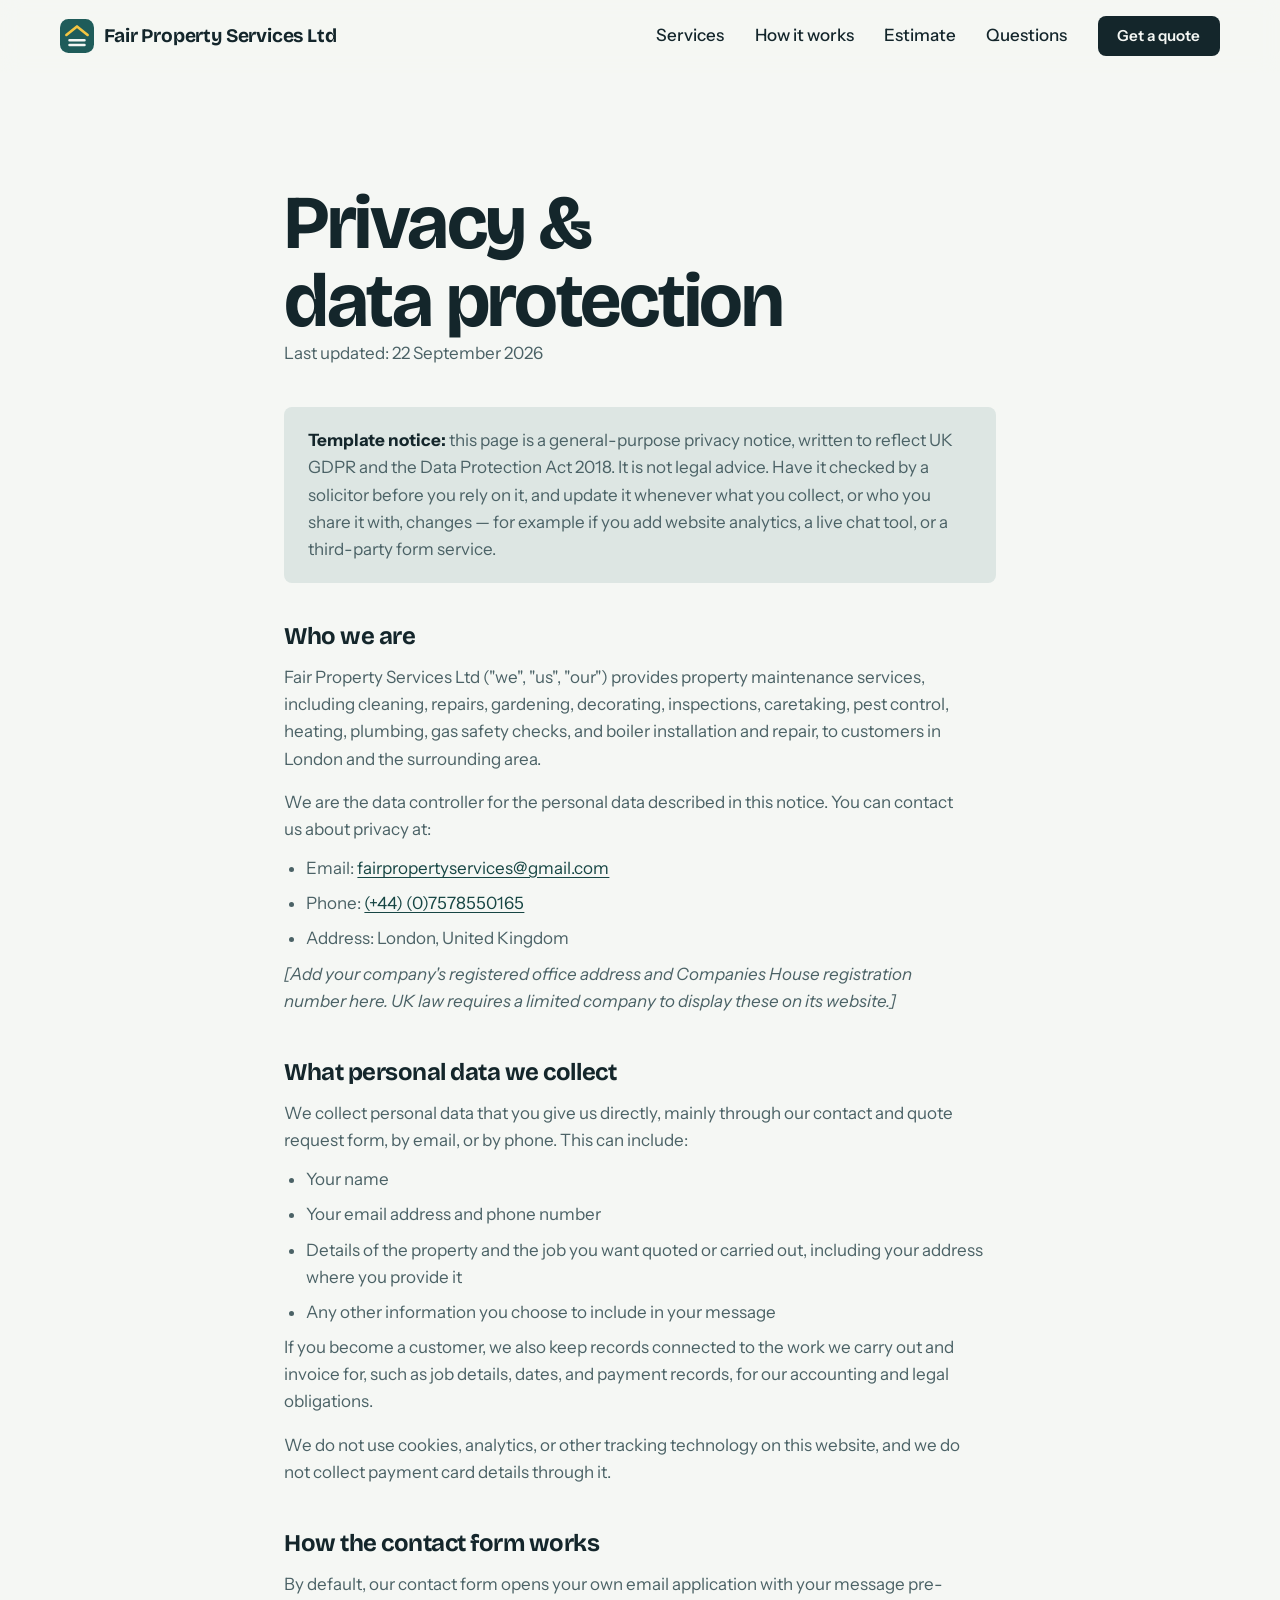
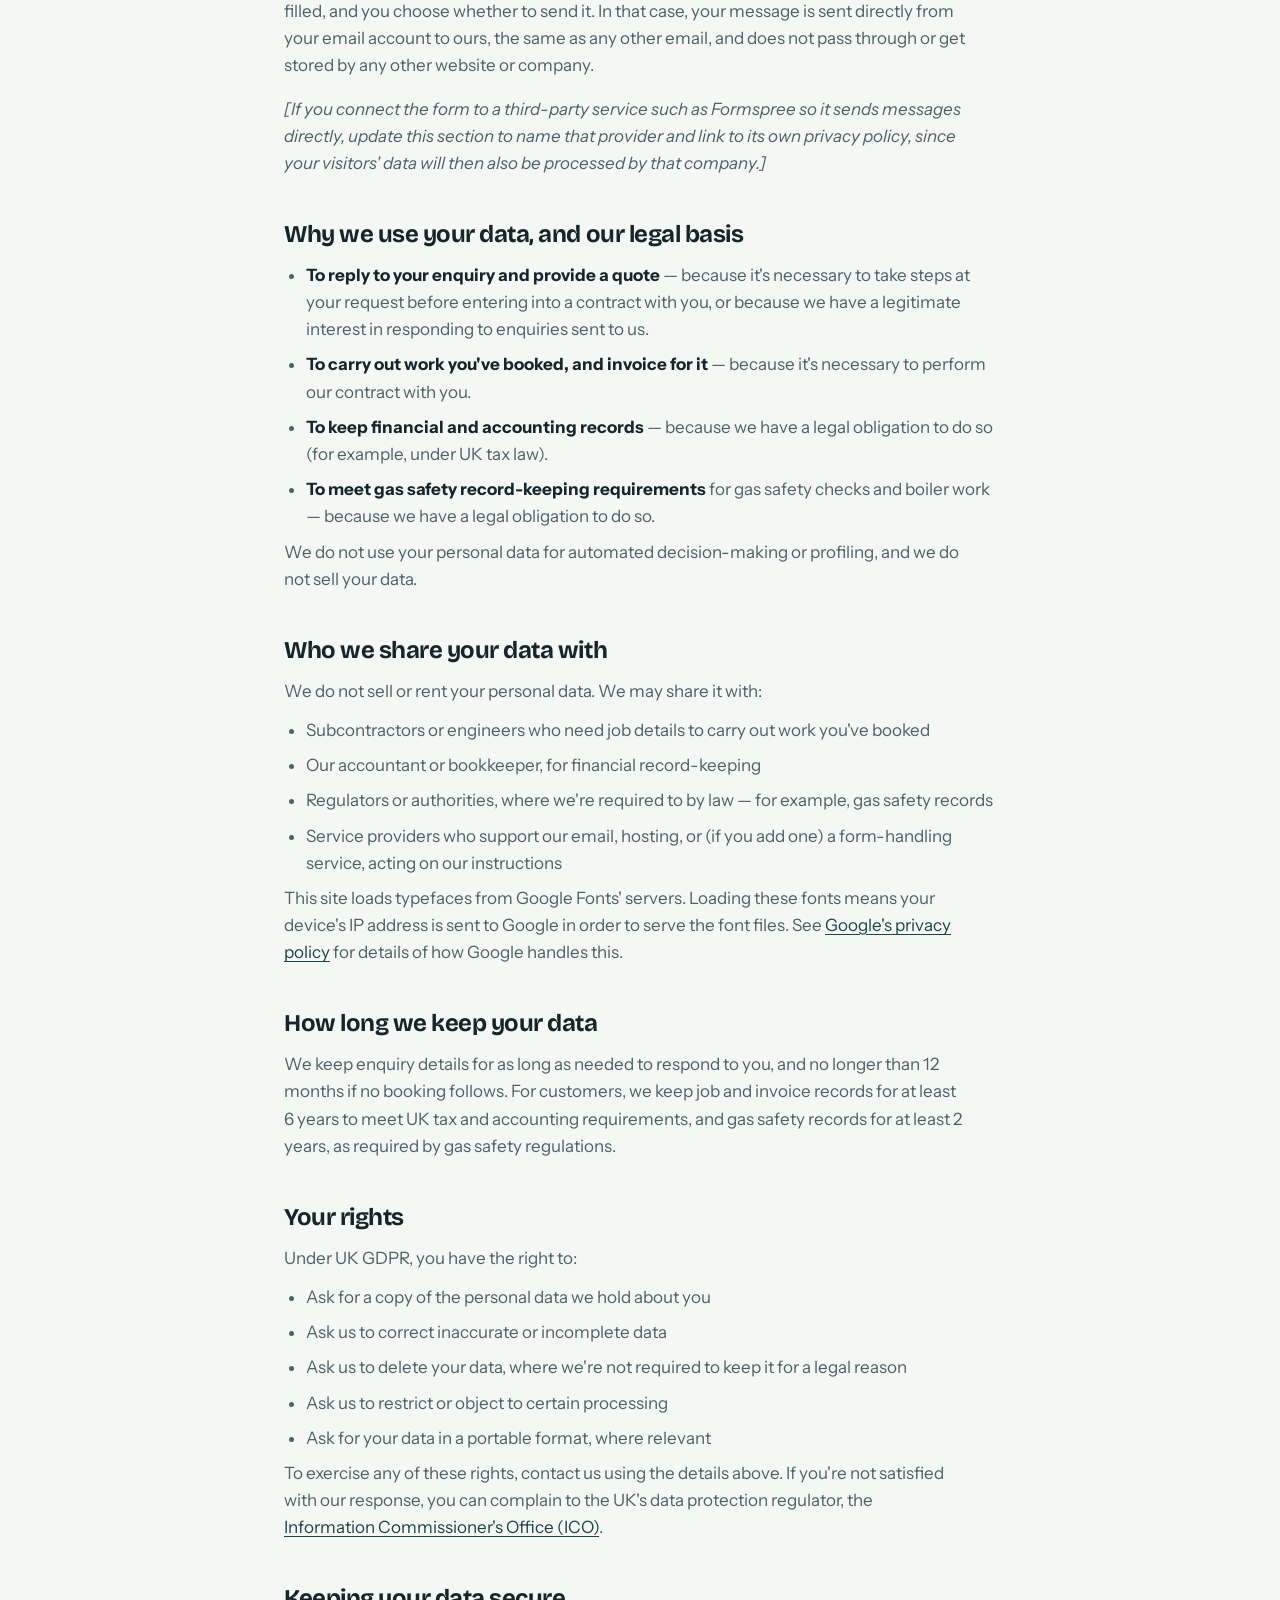
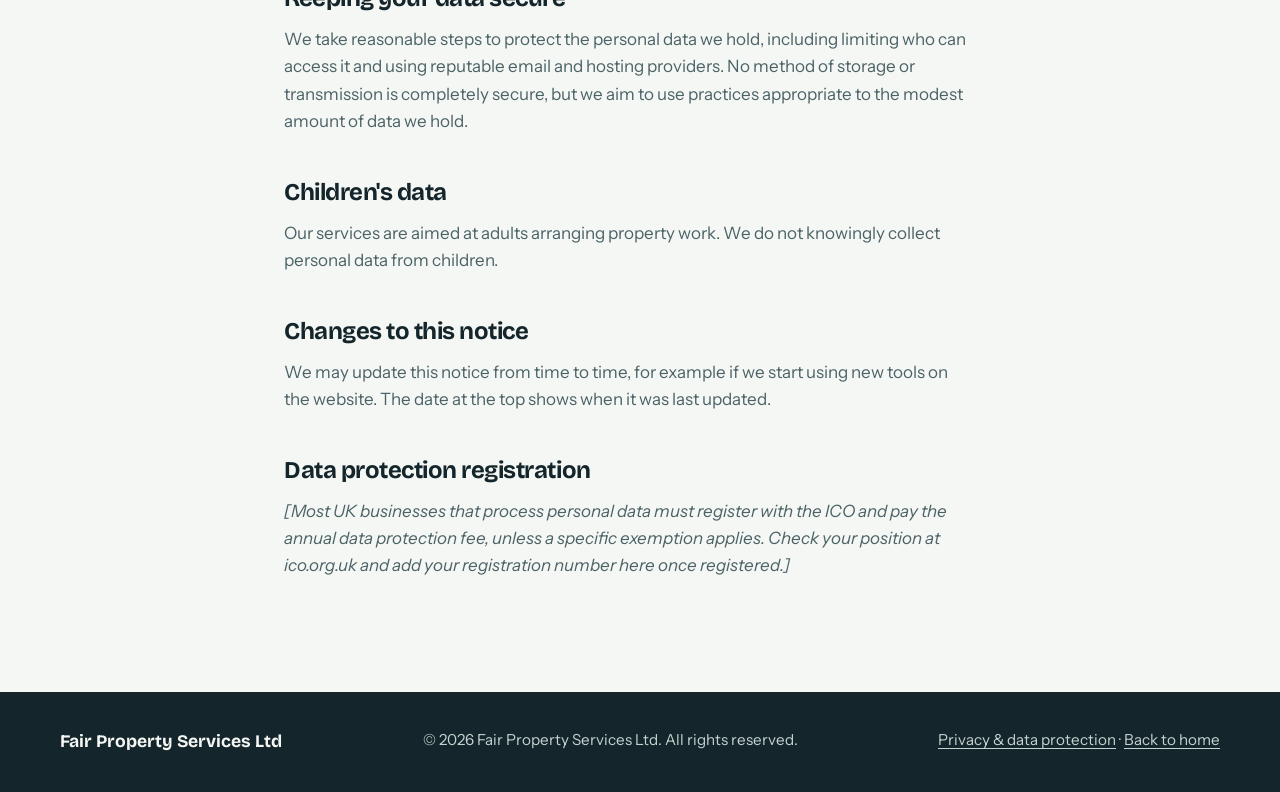
==== privacy.html @ 049fceba "Add files via upload" ====
<!DOCTYPE html>
<html lang="en">
<head>
  <meta charset="utf-8">
  <meta name="viewport" content="width=device-width, initial-scale=1">
  <title>Privacy &amp; Data Protection | Fair Property Services Ltd</title>
  <meta name="description" content="How Fair Property Services Ltd collects, uses and protects personal data, and your rights under UK GDPR and the Data Protection Act 2018.">
  <meta name="theme-color" content="#f5f7f4">
  <meta name="robots" content="noindex, follow">

  <link rel="icon" href="favicon.svg" type="image/svg+xml">

  <link rel="preconnect" href="https://fonts.googleapis.com">
  <link rel="preconnect" href="https://fonts.gstatic.com" crossorigin>
  <link rel="stylesheet" href="https://fonts.googleapis.com/css2?family=Bricolage+Grotesque:opsz,wght@12..96,500;600;700&family=IBM+Plex+Mono:wght@400;500&family=Instrument+Sans:wght@400;500;600&display=swap">
  <link rel="stylesheet" href="styles.css">

  <script>document.documentElement.classList.add('js');</script>
</head>
<body>
  <a class="skip-link" href="#main">Skip to content</a>

  <header class="site-header" id="top">
    <div class="wrap site-header__inner">
      <a class="brand" href="index.html" aria-label="Fair Property Services Ltd, home">
        <svg class="brand__mark" viewBox="0 0 32 32" width="34" height="34" aria-hidden="true">
          <rect width="32" height="32" rx="8" fill="#1F5C5A"/>
          <path d="M6 15 16 7l10 8" stroke="#F4C542" stroke-width="2.5" fill="none" stroke-linecap="round" stroke-linejoin="round"/>
          <path d="M9 20h14M9 24.5h14" stroke="#F5F7F4" stroke-width="2.5" stroke-linecap="round"/>
        </svg>
        <span>Fair Property Services Ltd</span>
      </a>

      <button class="nav-toggle" type="button" aria-expanded="false" aria-controls="site-nav">Menu</button>

      <nav class="nav" id="site-nav" aria-label="Main">
        <ul class="nav__list">
          <li><a href="index.html#services">Services</a></li>
          <li><a href="index.html#process">How it works</a></li>
          <li><a href="index.html#estimate">Estimate</a></li>
          <li><a href="index.html#questions">Questions</a></li>
          <li><a class="btn btn--small btn--primary" href="index.html#contact">Get a quote</a></li>
        </ul>
      </nav>
    </div>
  </header>

  <main id="main">
    <section class="section" aria-labelledby="privacy-title">
      <div class="wrap legal">
        <h1 id="privacy-title">Privacy &amp; data protection</h1>
        <p class="legal__updated">Last updated: 22 September 2026</p>

        <div class="legal__notice">
          <p><strong>Template notice:</strong> this page is a general-purpose privacy notice, written to reflect UK GDPR and the Data Protection Act 2018. It is not legal advice. Have it checked by a solicitor before you rely on it, and update it whenever what you collect, or who you share it with, changes — for example if you add website analytics, a live chat tool, or a third-party form service.</p>
        </div>

        <h2>Who we are</h2>
        <p>Fair Property Services Ltd ("we", "us", "our") provides property maintenance services, including cleaning, repairs, gardening, decorating, inspections, caretaking, pest control, heating, plumbing, gas safety checks, and boiler installation and repair, to customers in London and the surrounding area.</p>
        <p>We are the data controller for the personal data described in this notice. You can contact us about privacy at:</p>
        <ul>
          <li>Email: <a href="mailto:fairpropertyservices@gmail.com">fairpropertyservices@gmail.com</a></li>
          <li>Phone: <a href="tel:+447578550165">(+44) (0)7578550165</a></li>
          <li>Address: London, United Kingdom</li>
        </ul>
        <p><em>[Add your company's registered office address and Companies House registration number here. UK law requires a limited company to display these on its website.]</em></p>

        <h2>What personal data we collect</h2>
        <p>We collect personal data that you give us directly, mainly through our contact and quote request form, by email, or by phone. This can include:</p>
        <ul>
          <li>Your name</li>
          <li>Your email address and phone number</li>
          <li>Details of the property and the job you want quoted or carried out, including your address where you provide it</li>
          <li>Any other information you choose to include in your message</li>
        </ul>
        <p>If you become a customer, we also keep records connected to the work we carry out and invoice for, such as job details, dates, and payment records, for our accounting and legal obligations.</p>
        <p>We do not use cookies, analytics, or other tracking technology on this website, and we do not collect payment card details through it.</p>

        <h2>How the contact form works</h2>
        <p>By default, our contact form opens your own email application with your message pre-filled, and you choose whether to send it. In that case, your message is sent directly from your email account to ours, the same as any other email, and does not pass through or get stored by any other website or company.</p>
        <p><em>[If you connect the form to a third-party service such as Formspree so it sends messages directly, update this section to name that provider and link to its own privacy policy, since your visitors' data will then also be processed by that company.]</em></p>

        <h2>Why we use your data, and our legal basis</h2>
        <ul>
          <li><strong>To reply to your enquiry and provide a quote</strong> &mdash; because it's necessary to take steps at your request before entering into a contract with you, or because we have a legitimate interest in responding to enquiries sent to us.</li>
          <li><strong>To carry out work you've booked, and invoice for it</strong> &mdash; because it's necessary to perform our contract with you.</li>
          <li><strong>To keep financial and accounting records</strong> &mdash; because we have a legal obligation to do so (for example, under UK tax law).</li>
          <li><strong>To meet gas safety record-keeping requirements</strong> for gas safety checks and boiler work &mdash; because we have a legal obligation to do so.</li>
        </ul>
        <p>We do not use your personal data for automated decision-making or profiling, and we do not sell your data.</p>

        <h2>Who we share your data with</h2>
        <p>We do not sell or rent your personal data. We may share it with:</p>
        <ul>
          <li>Subcontractors or engineers who need job details to carry out work you've booked</li>
          <li>Our accountant or bookkeeper, for financial record-keeping</li>
          <li>Regulators or authorities, where we're required to by law &mdash; for example, gas safety records</li>
          <li>Service providers who support our email, hosting, or (if you add one) a form-handling service, acting on our instructions</li>
        </ul>
        <p>This site loads typefaces from Google Fonts' servers. Loading these fonts means your device's IP address is sent to Google in order to serve the font files. See <a href="https://policies.google.com/privacy" target="_blank" rel="noopener">Google's privacy policy</a> for details of how Google handles this.</p>

        <h2>How long we keep your data</h2>
        <p>We keep enquiry details for as long as needed to respond to you, and no longer than 12 months if no booking follows. For customers, we keep job and invoice records for at least 6 years to meet UK tax and accounting requirements, and gas safety records for at least 2 years, as required by gas safety regulations.</p>

        <h2>Your rights</h2>
        <p>Under UK GDPR, you have the right to:</p>
        <ul>
          <li>Ask for a copy of the personal data we hold about you</li>
          <li>Ask us to correct inaccurate or incomplete data</li>
          <li>Ask us to delete your data, where we're not required to keep it for a legal reason</li>
          <li>Ask us to restrict or object to certain processing</li>
          <li>Ask for your data in a portable format, where relevant</li>
        </ul>
        <p>To exercise any of these rights, contact us using the details above. If you're not satisfied with our response, you can complain to the UK's data protection regulator, the <a href="https://ico.org.uk/make-a-complaint/" target="_blank" rel="noopener">Information Commissioner's Office (ICO)</a>.</p>

        <h2>Keeping your data secure</h2>
        <p>We take reasonable steps to protect the personal data we hold, including limiting who can access it and using reputable email and hosting providers. No method of storage or transmission is completely secure, but we aim to use practices appropriate to the modest amount of data we hold.</p>

        <h2>Children's data</h2>
        <p>Our services are aimed at adults arranging property work. We do not knowingly collect personal data from children.</p>

        <h2>Changes to this notice</h2>
        <p>We may update this notice from time to time, for example if we start using new tools on the website. The date at the top shows when it was last updated.</p>

        <h2>Data protection registration</h2>
        <p><em>[Most UK businesses that process personal data must register with the ICO and pay the annual data protection fee, unless a specific exemption applies. Check your position at ico.org.uk and add your registration number here once registered.]</em></p>
      </div>
    </section>
  </main>

  <footer class="site-footer">
    <div class="wrap site-footer__inner">
      <p class="site-footer__brand">Fair Property Services Ltd</p>
      <p>&copy; <span id="year">2026</span> Fair Property Services Ltd. All rights reserved.</p>
      <p><a href="privacy.html">Privacy &amp; data protection</a> &middot; <a href="index.html">Back to home</a></p>
    </div>
  </footer>

  <script src="script.js" defer></script>
</body>
</html>
---- styles.css ----
/* ==========================================================================
   Fair Property Services Ltd
   Tokens, base, layout, components
   ========================================================================== */

:root {
  --ink: #14262b;
  --teal: #1f5c5a;
  --teal-dark: #174644;
  --chalk: #f5f7f4;
  --mist: #dde6e3;
  --signal: #f4c542;
  --paper: #fffdf8;
  --white: #ffffff;
  --muted: #4b6266;
  --line: #c4d2ce;
  --error: #b3261e;

  --font-display: "Bricolage Grotesque", "Segoe UI", system-ui, sans-serif;
  --font-body: "Instrument Sans", system-ui, -apple-system, "Segoe UI", Roboto, sans-serif;
  --font-receipt: "IBM Plex Mono", ui-monospace, "SFMono-Regular", Menlo, Consolas, monospace;

  --r-s: 8px;
  --r-l: 16px;

  --wrap: 1160px;
  --gutter: clamp(1.25rem, 4vw, 2.5rem);
  --header-h: 72px;
}

/* Base ------------------------------------------------------------------ */

*, *::before, *::after { box-sizing: border-box; }

html {
  scroll-behavior: smooth;
  scroll-padding-top: calc(var(--header-h) + 1rem);
  -webkit-text-size-adjust: 100%;
}

@media (prefers-reduced-motion: reduce) {
  html { scroll-behavior: auto; }
}

body {
  margin: 0;
  background: var(--chalk);
  color: var(--ink);
  font-family: var(--font-body);
  font-size: 1.0625rem;
  line-height: 1.6;
  -webkit-font-smoothing: antialiased;
}

h1, h2, h3, p, ul, ol, dl, dd, figure { margin: 0; }
ul, ol { padding: 0; list-style: none; }

h1, h2, h3 {
  font-family: var(--font-display);
  font-weight: 700;
  line-height: 1.1;
  letter-spacing: -0.02em;
  text-wrap: balance;
}

h1 { font-size: clamp(2.6rem, 6.2vw, 4.75rem); letter-spacing: -0.03em; line-height: 1.02; }
h2 { font-size: clamp(1.9rem, 3.8vw, 2.9rem); }
h3 { font-size: 1.25rem; letter-spacing: -0.01em; }

p { max-width: 62ch; }

a { color: inherit; text-underline-offset: 0.2em; }

img, svg { display: block; max-width: 100%; }

:focus-visible {
  outline: 3px solid var(--teal);
  outline-offset: 3px;
  border-radius: 4px;
}

.section--ink :focus-visible,
.site-footer :focus-visible {
  outline-color: var(--signal);
}

.wrap {
  width: 100%;
  max-width: calc(var(--wrap) + var(--gutter) * 2);
  margin-inline: auto;
  padding-inline: var(--gutter);
}

.skip-link {
  position: absolute;
  left: 1rem;
  top: -4rem;
  z-index: 100;
  padding: 0.7rem 1rem;
  background: var(--ink);
  color: var(--chalk);
  border-radius: var(--r-s);
  transition: top 0.15s;
}
.skip-link:focus { top: 1rem; }

/* Buttons --------------------------------------------------------------- */

.btn {
  display: inline-flex;
  align-items: center;
  justify-content: center;
  gap: 0.5rem;
  padding: 0.85rem 1.5rem;
  border: 2px solid transparent;
  border-radius: var(--r-s);
  font: 600 1rem/1.2 var(--font-body);
  text-decoration: none;
  cursor: pointer;
  transition: background-color 0.15s, color 0.15s, border-color 0.15s;
}

.btn--primary { background: var(--ink); color: var(--chalk); }
.btn--primary:hover { background: var(--teal); }

.btn--ghost { border-color: var(--ink); color: var(--ink); background: transparent; }
.btn--ghost:hover { background: var(--ink); color: var(--chalk); }

.btn--small { padding: 0.55rem 1.1rem; font-size: 0.95rem; }

/* Header ---------------------------------------------------------------- */

.site-header {
  position: sticky;
  top: 0;
  z-index: 50;
  background: rgba(245, 247, 244, 0.92);
  -webkit-backdrop-filter: saturate(1.4) blur(10px);
  backdrop-filter: saturate(1.4) blur(10px);
  border-bottom: 1px solid transparent;
  transition: border-color 0.2s;
}
.site-header.is-stuck { border-bottom-color: var(--line); }

.site-header__inner {
  display: flex;
  align-items: center;
  justify-content: space-between;
  gap: 1.5rem;
  min-height: var(--header-h);
}

.brand {
  display: inline-flex;
  align-items: center;
  gap: 0.65rem;
  font-family: var(--font-display);
  font-weight: 700;
  font-size: 1.2rem;
  letter-spacing: -0.01em;
  text-decoration: none;
}

.nav__list {
  display: flex;
  align-items: center;
  gap: 1.9rem;
}
.nav__list a:not(.btn) {
  font-weight: 500;
  text-decoration: none;
}
.nav__list a:not(.btn):hover { text-decoration: underline; }

.nav-toggle { display: none; }

@media (max-width: 859px) {
  .nav-toggle {
    display: inline-flex;
    padding: 0.55rem 1rem;
    border: 2px solid var(--ink);
    border-radius: var(--r-s);
    background: transparent;
    color: var(--ink);
    font: 600 0.95rem/1 var(--font-body);
    cursor: pointer;
  }

  .nav { margin-left: auto; }

  .js .nav {
    display: none;
    position: absolute;
    top: 100%;
    left: 0;
    right: 0;
    margin: 0;
    padding: 0.5rem var(--gutter) 1.5rem;
    background: var(--chalk);
    border-bottom: 1px solid var(--line);
  }
  .js .nav.is-open { display: block; }

  .js .nav__list {
    flex-direction: column;
    align-items: stretch;
    gap: 0;
  }
  .js .nav__list li { border-bottom: 1px solid var(--line); }
  .js .nav__list li:last-child { border-bottom: 0; padding-top: 1rem; }
  .js .nav__list a:not(.btn) { display: block; padding: 0.9rem 0; }
  .js .nav__list .btn { width: 100%; }

  /* Without JavaScript, let the nav wrap under the brand */
  html:not(.js) .site-header__inner { flex-wrap: wrap; padding-block: 0.75rem; }
  html:not(.js) .nav__list { flex-wrap: wrap; gap: 0.5rem 1.25rem; }
}

/* Sections -------------------------------------------------------------- */

.section { padding-block: clamp(4rem, 9vw, 7rem); }
.section--mist { background: var(--mist); }
.section--ink { background: var(--ink); color: var(--chalk); }

.section__head { margin-bottom: clamp(2rem, 5vw, 3.5rem); }
.section__head h2 { margin-bottom: 1rem; }
.section__head p { color: var(--muted); font-size: 1.125rem; }

/* Hero ------------------------------------------------------------------ */

.hero {
  overflow-x: clip;
  padding-block: clamp(2.5rem, 7vw, 5.5rem) clamp(4rem, 9vw, 7rem);
}

.hero__grid {
  display: grid;
  gap: 4rem;
  align-items: center;
}

@media (min-width: 900px) {
  .hero__grid { grid-template-columns: minmax(0, 1.15fr) minmax(0, 0.85fr); gap: 3rem; }
}

.hero__lead {
  margin-top: 1.5rem;
  font-size: clamp(1.1rem, 1.6vw, 1.3rem);
  color: var(--muted);
  max-width: 34em;
}

.hero__actions {
  display: flex;
  flex-wrap: wrap;
  gap: 0.75rem;
  margin-top: 2rem;
}

.hero__facts {
  display: flex;
  flex-wrap: wrap;
  gap: 0.6rem 1.75rem;
  margin-top: 2.5rem;
  font-weight: 500;
}
.hero__facts li {
  display: inline-flex;
  align-items: center;
  gap: 0.5rem;
}
.hero__facts li::before {
  content: "";
  width: 1.1em;
  height: 1.1em;
  flex: none;
  background: url("data:image/svg+xml,%3Csvg xmlns='http://www.w3.org/2000/svg' viewBox='0 0 20 20'%3E%3Ccircle cx='10' cy='10' r='10' fill='%231f5c5a'/%3E%3Cpath d='m5.5 10.5 3 3 6-6.5' fill='none' stroke='%23fff' stroke-width='2' stroke-linecap='round' stroke-linejoin='round'/%3E%3C/svg%3E") center / contain no-repeat;
}

/* Receipt (hero visual) ------------------------------------------------- */

.receipt-wrap {
  position: relative;
  isolation: isolate;
  width: 100%;
  max-width: 26rem;
  margin-inline: auto;
  padding-bottom: 1.5rem;
}

.receipt-wrap__block {
  position: absolute;
  z-index: -1;
  top: 2.25rem;
  left: 2rem;
  right: -1.25rem;
  bottom: 0;
  background: var(--signal);
  border-radius: var(--r-l);
}

.receipt {
  position: relative;
  padding: 1.6rem 1.5rem 1.5rem;
  background: var(--paper);
  border-radius: 4px 4px 0 0;
  font-family: var(--font-receipt);
  font-size: 0.875rem;
  line-height: 1.5;
  transform: rotate(-1.5deg);
  filter: drop-shadow(0 14px 22px rgba(20, 38, 43, 0.2));
}

/* Zig-zag torn edge */
.receipt::after {
  content: "";
  position: absolute;
  left: 0;
  right: 0;
  top: 100%;
  height: 8px;
  background: url("data:image/svg+xml,%3Csvg xmlns='http://www.w3.org/2000/svg' width='16' height='8'%3E%3Cpath d='M0 0h16L8 8z' fill='%23fffdf8'/%3E%3C/svg%3E") repeat-x left top;
}

.receipt__head {
  display: grid;
  gap: 0.15rem;
  padding-bottom: 1rem;
  margin-bottom: 0.5rem;
  border-bottom: 2px solid var(--ink);
}
.receipt__head strong {
  font-family: var(--font-display);
  font-size: 1.15rem;
  letter-spacing: -0.01em;
}
.receipt__head span { color: var(--muted); }

.receipt__row {
  display: flex;
  justify-content: space-between;
  gap: 1rem;
  max-width: none;
  padding: 0.5rem 0;
}
.receipt__lines .receipt__row { border-bottom: 1px dashed var(--line); }
.receipt__row span:last-child { white-space: nowrap; }

.receipt__total {
  margin-top: 0.5rem;
  padding-top: 0.9rem;
  font-size: 1.15rem;
  font-weight: 500;
}
.receipt__total span:last-child {
  background: linear-gradient(transparent 55%, var(--signal) 55%);
  padding-inline: 0.25rem;
  margin-right: -0.25rem;
}

.receipt-wrap__caption {
  position: relative;
  margin-top: 1.75rem;
  padding-left: 0.25rem;
  font-size: 0.9rem;
  color: var(--ink);
  max-width: 22rem;
}

/* The one page-load moment: invoice lines print in one by one */
@keyframes print-line {
  from { opacity: 0; transform: translateY(-8px); }
  to   { opacity: 1; transform: none; }
}

@media (prefers-reduced-motion: no-preference) {
  .receipt__row {
    animation: print-line 0.45s cubic-bezier(0.2, 0.7, 0.3, 1) both;
    animation-delay: calc(0.35s + var(--i, 0) * 0.16s);
  }
}

/* Services -------------------------------------------------------------- */

.services {
  display: grid;
  column-gap: clamp(2rem, 6vw, 5rem);
}

@media (min-width: 800px) {
  .services { grid-template-columns: 1fr 1fr; }
}

.service {
  display: flex;
  justify-content: space-between;
  align-items: flex-start;
  gap: 1.5rem;
  padding-block: 1.75rem;
  border-top: 2px solid var(--ink);
}

.service__text h3 { margin-bottom: 0.5rem; }
.service__text p { color: var(--muted); }

.service__price {
  flex: none;
  text-align: right;
  font-size: 0.9rem;
  color: var(--muted);
  line-height: 1.35;
}
.service__price strong {
  display: block;
  font-family: var(--font-display);
  font-size: 1.15rem;
  color: var(--ink);
}

@media (max-width: 480px) {
  .service { flex-direction: column; gap: 0.75rem; }
  .service__price { text-align: left; }
  .service__price strong { display: inline; margin-right: 0.25rem; }
}

/* Steps ----------------------------------------------------------------- */

.steps {
  display: grid;
  gap: 2rem;
  counter-reset: step;
}

@media (min-width: 640px)  { .steps { grid-template-columns: repeat(2, 1fr); } }
@media (min-width: 1000px) { .steps { grid-template-columns: repeat(4, 1fr); gap: 2.5rem; } }

.step { counter-increment: step; }

.step::before {
  content: counter(step);
  display: block;
  margin-bottom: 1rem;
  font-family: var(--font-display);
  font-weight: 700;
  font-size: 3.5rem;
  line-height: 1;
  color: var(--teal);
}

.step h3 { margin-bottom: 0.5rem; }
.step p { color: var(--muted); }

/* Promises -------------------------------------------------------------- */

.promises { display: grid; gap: 3rem; }

@media (min-width: 900px) {
  .promises { grid-template-columns: minmax(0, 0.8fr) minmax(0, 1.4fr); gap: 5rem; }
}

.promises__list {
  display: grid;
  gap: 2.25rem 2.5rem;
}
@media (min-width: 640px) {
  .promises__list { grid-template-columns: 1fr 1fr; }
}

.promises__list li {
  padding-top: 1.1rem;
  border-top: 3px solid var(--signal);
}
.promises__list h3 { margin-bottom: 0.5rem; }
.promises__list p { color: #c5d3cf; }

/* Estimator ------------------------------------------------------------- */

.estimate {
  display: grid;
  gap: 2.5rem;
  align-items: start;
}
@media (min-width: 900px) {
  .estimate { grid-template-columns: minmax(0, 1fr) minmax(0, 1fr); gap: 5rem; }
}

.estimate__intro h2 { margin-bottom: 1rem; }
.estimate__intro p { color: var(--muted); font-size: 1.125rem; }

.estimator {
  display: grid;
  gap: 1.5rem;
  padding: clamp(1.5rem, 4vw, 2.25rem);
  background: var(--white);
  border: 2px solid var(--ink);
  border-radius: var(--r-l);
}

.estimator__result {
  padding: 1.25rem 1.4rem;
  background: var(--chalk);
  border-left: 6px solid var(--signal);
  border-radius: 0 var(--r-s) var(--r-s) 0;
}
.estimator__label { font-size: 0.95rem; color: var(--muted); }
.estimator__price {
  margin-block: 0.15rem 0.35rem;
  font-family: var(--font-display);
  font-weight: 700;
  font-size: clamp(1.9rem, 4vw, 2.5rem);
  line-height: 1.1;
  letter-spacing: -0.02em;
}
.estimator__note { font-size: 0.95rem; color: var(--muted); }

/* Forms ----------------------------------------------------------------- */

.field { display: grid; gap: 0.4rem; }
.field-row { display: grid; gap: 1.25rem; }
@media (min-width: 560px) { .field-row { grid-template-columns: 1fr 1fr; } }

label { font-weight: 600; font-size: 0.975rem; }
label output { font-weight: 500; color: var(--teal); }
.optional { font-weight: 400; color: var(--muted); }

input, select, textarea {
  width: 100%;
  padding: 0.75rem 0.9rem;
  border: 1.5px solid #8ea19d;
  border-radius: var(--r-s);
  background: var(--white);
  color: var(--ink);
  font: inherit;
}
textarea { resize: vertical; min-height: 8rem; }
input::placeholder, textarea::placeholder { color: #6d8480; }

input:focus-visible, select:focus-visible, textarea:focus-visible {
  outline: 3px solid var(--teal);
  outline-offset: 1px;
  border-color: var(--teal);
}
input:user-invalid, select:user-invalid, textarea:user-invalid { border-color: var(--error); }

input[type="range"] {
  padding: 0;
  height: 2rem;
  border: 0;
  background: transparent;
  accent-color: var(--teal);
  cursor: pointer;
}

.hp {
  position: absolute;
  left: -9999px;
  width: 1px;
  height: 1px;
  overflow: hidden;
}

/* FAQ ------------------------------------------------------------------- */

.faq { display: grid; gap: 2.5rem; }
@media (min-width: 900px) {
  .faq { grid-template-columns: minmax(0, 0.8fr) minmax(0, 1.4fr); gap: 5rem; }
}

.faq__list details { border-top: 2px solid var(--ink); }
.faq__list details:last-child { border-bottom: 2px solid var(--ink); }

.faq__list summary {
  display: flex;
  justify-content: space-between;
  align-items: center;
  gap: 1rem;
  padding: 1.25rem 0;
  font-family: var(--font-display);
  font-weight: 600;
  font-size: 1.2rem;
  letter-spacing: -0.01em;
  cursor: pointer;
  list-style: none;
}
.faq__list summary::-webkit-details-marker { display: none; }
.faq__list summary::after {
  content: "+";
  flex: none;
  width: 1.75rem;
  height: 1.75rem;
  display: grid;
  place-items: center;
  border-radius: 50%;
  background: var(--ink);
  color: var(--chalk);
  font: 500 1.2rem/1 var(--font-body);
}
.faq__list details[open] summary::after { content: "\2212"; }
.faq__list details p { padding-bottom: 1.4rem; color: var(--muted); }

/* Contact --------------------------------------------------------------- */

.contact { display: grid; gap: 3rem; align-items: start; }
@media (min-width: 900px) {
  .contact { grid-template-columns: minmax(0, 0.9fr) minmax(0, 1.1fr); gap: 5rem; }
}

.contact__info h2 { margin-bottom: 1rem; }
.contact__info > p { color: var(--muted); font-size: 1.125rem; }

.contact__details {
  display: grid;
  gap: 1.25rem;
  margin-top: 2.25rem;
}
.contact__details div {
  padding-top: 1rem;
  border-top: 1px solid var(--line);
}
.contact__details dt {
  font-size: 0.95rem;
  font-weight: 600;
  color: var(--muted);
}
.contact__details dd { font-size: 1.15rem; }
.contact__details a { text-decoration-thickness: 2px; text-decoration-color: var(--signal); }
.contact__details a:hover { text-decoration-color: var(--teal); }

.form {
  display: grid;
  gap: 1.25rem;
  padding: clamp(1.5rem, 4vw, 2.25rem);
  background: var(--white);
  border: 2px solid var(--ink);
  border-radius: var(--r-l);
}
.form .btn { justify-self: start; }

.form__status { font-weight: 500; min-height: 1.5em; }
.form__status[data-state="success"] { color: var(--teal-dark); }
.form__status[data-state="error"] { color: var(--error); }

/* Legal pages ------------------------------------------------------------ */

.legal {
  max-width: 72ch;
}
.legal__updated {
  color: var(--muted);
  margin-bottom: 2.5rem;
}
.legal__notice {
  background: var(--mist);
  border-radius: var(--r-s);
  padding: 1.25rem 1.5rem;
  margin-bottom: 2.5rem;
  max-width: none;
}
.legal__notice p { max-width: none; }
.legal h2 {
  font-size: 1.5rem;
  margin-top: 2.75rem;
  margin-bottom: 0.9rem;
}
.legal h2:first-of-type { margin-top: 0; }
.legal p, .legal li { color: var(--muted); }
.legal p + p { margin-top: 1rem; }
.legal ul, .legal ol { list-style: disc; padding-left: 1.4rem; margin-top: 0.75rem; }
.legal ul { list-style-type: disc; }
.legal li { max-width: none; margin-bottom: 0.5rem; }
.legal a { color: var(--teal-dark); text-decoration: underline; }
.legal strong { color: var(--ink); }

/* Footer ---------------------------------------------------------------- */

.site-footer {
  padding-block: 2.25rem;
  background: var(--ink);
  color: #c5d3cf;
  font-size: 0.95rem;
}
.site-footer__inner {
  display: flex;
  flex-wrap: wrap;
  justify-content: space-between;
  gap: 0.75rem 2rem;
}
.site-footer__brand {
  font-family: var(--font-display);
  font-weight: 700;
  font-size: 1.1rem;
  color: var(--chalk);
}
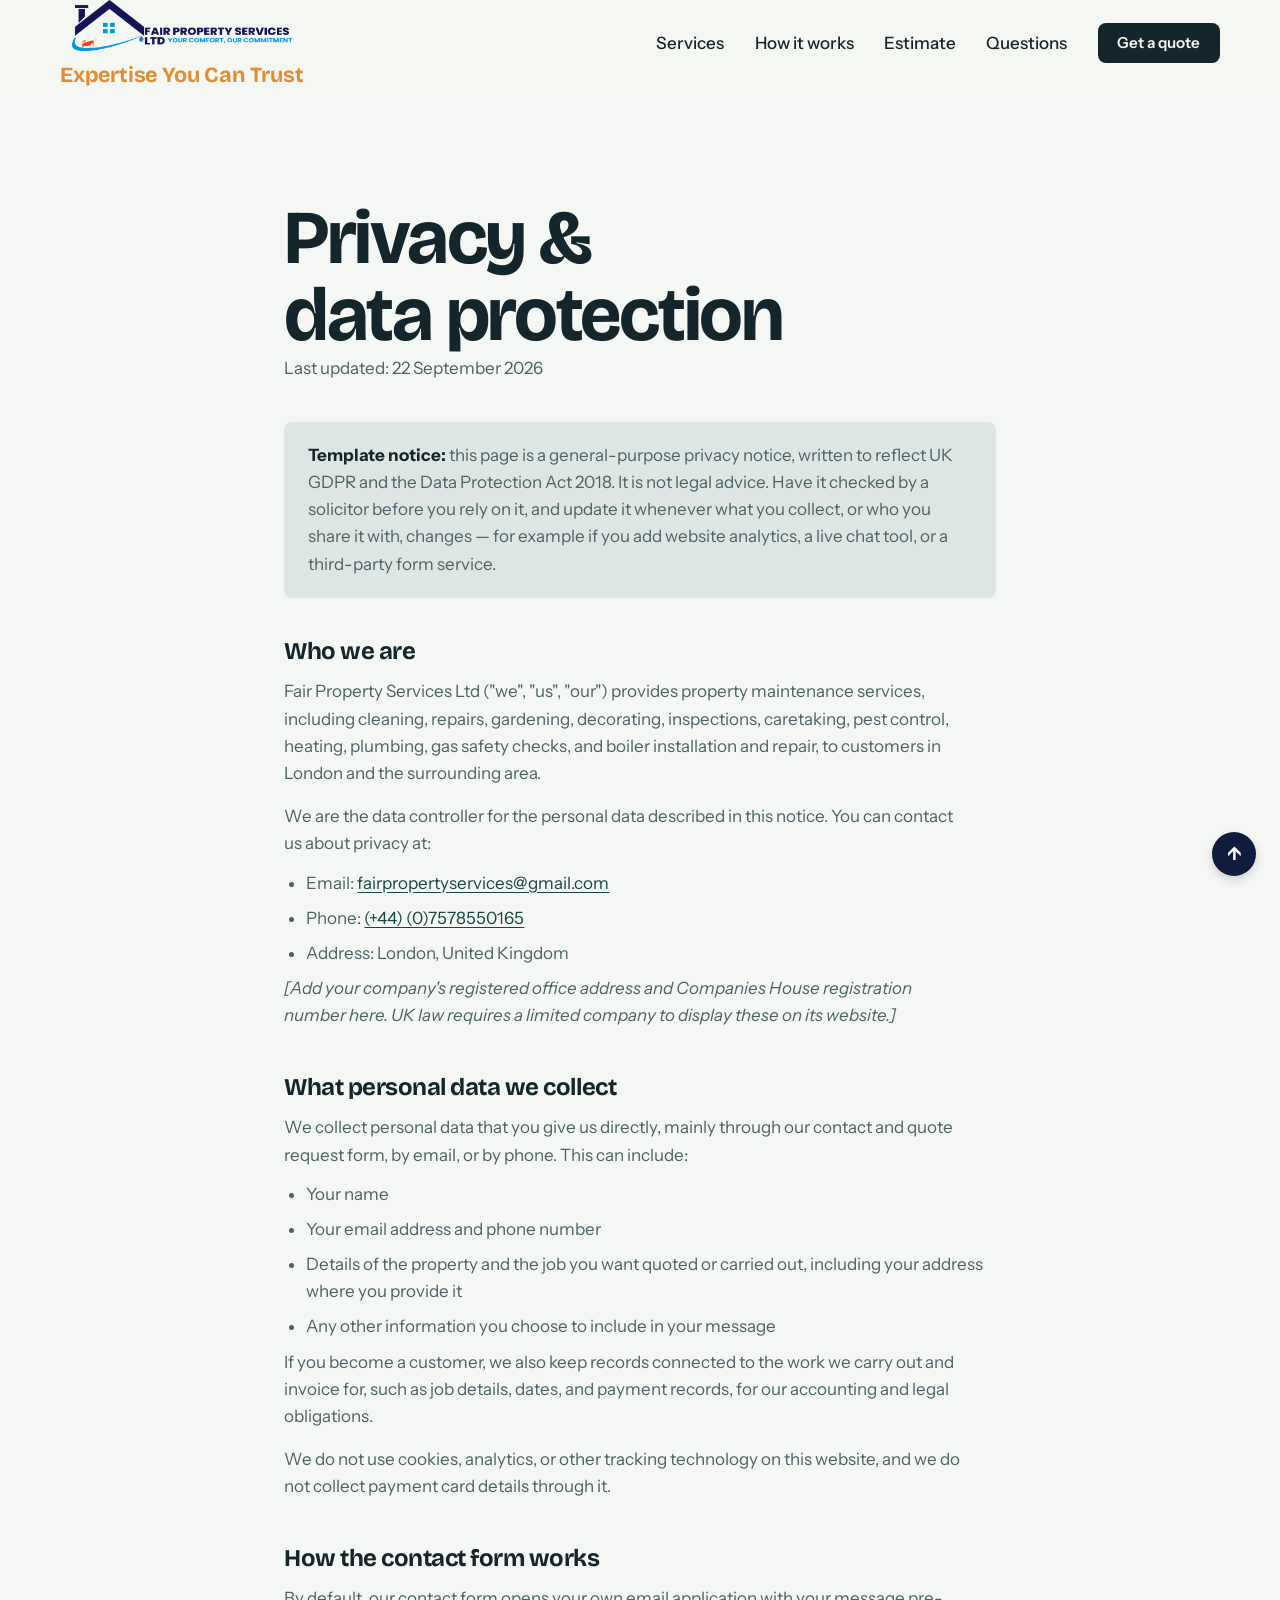
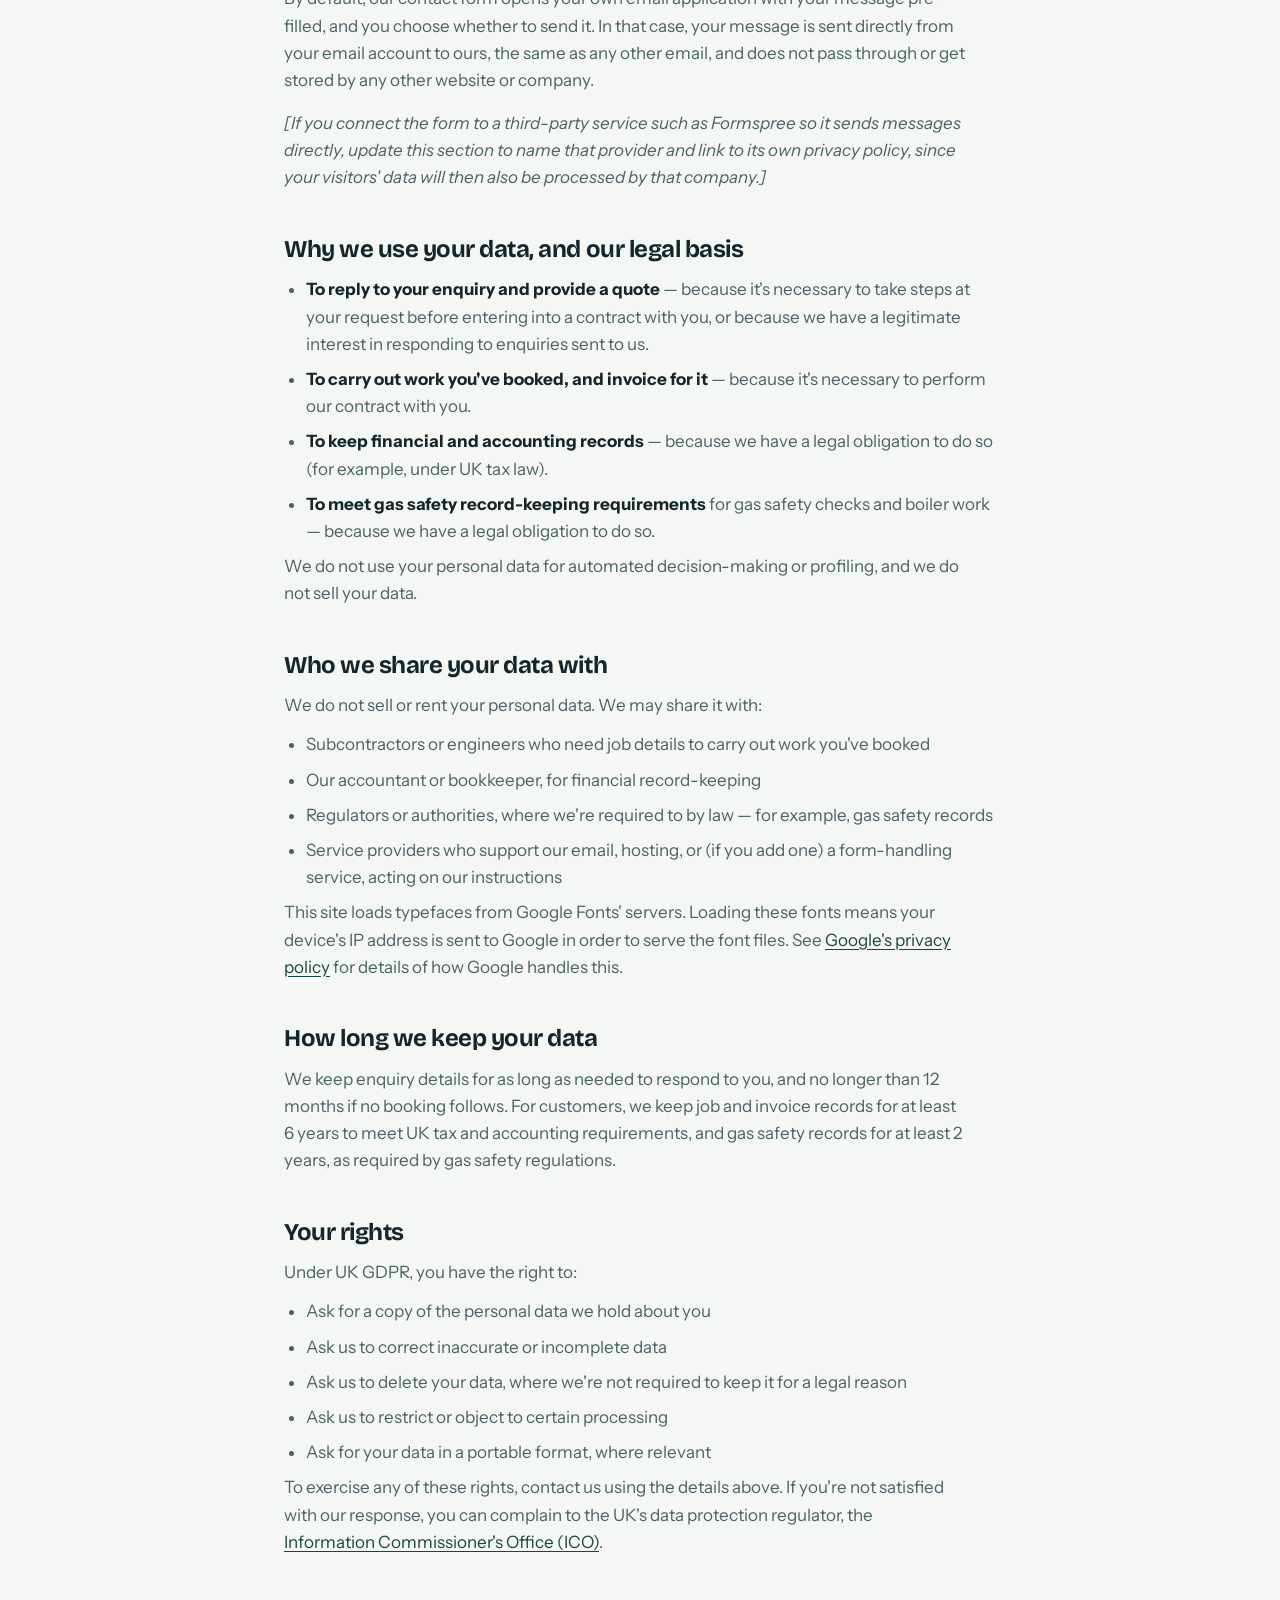
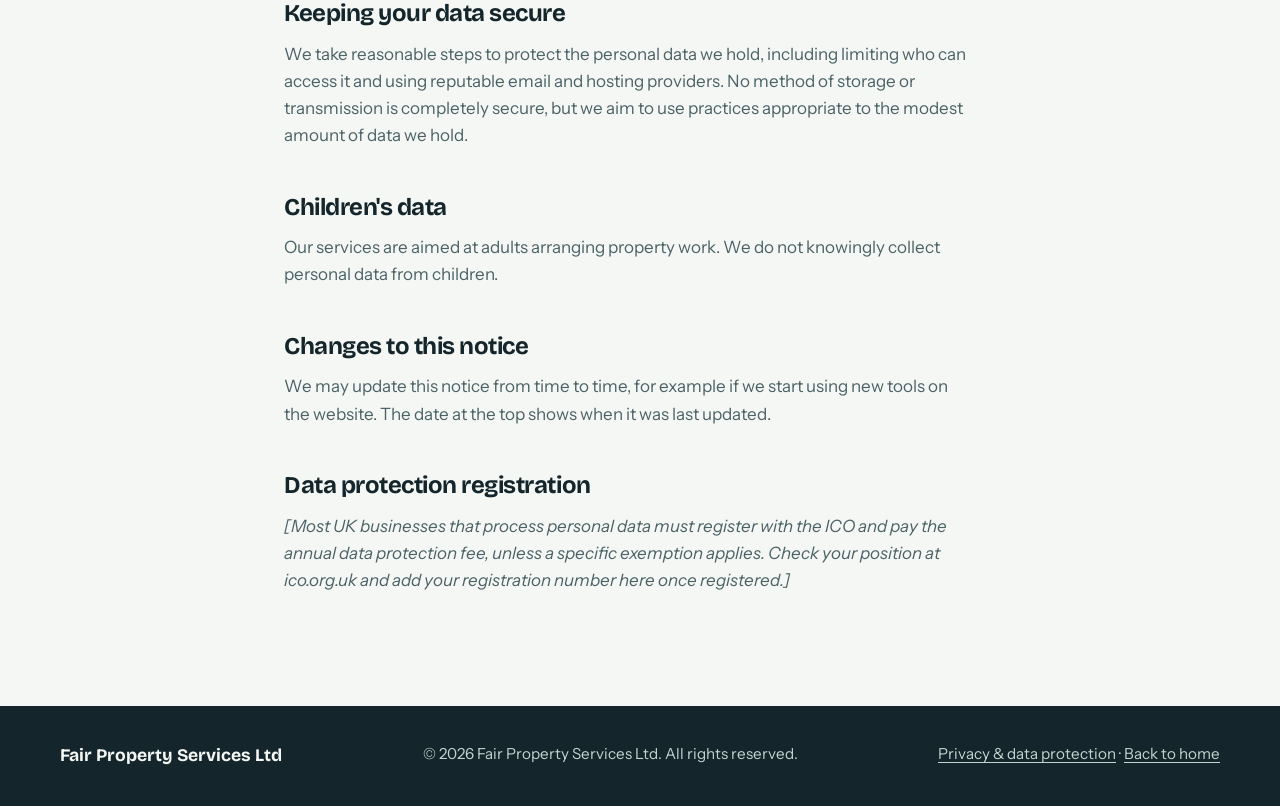
==== commit 8be397d4: "Add files via upload" ====
--- a/privacy.html
+++ b/privacy.html
@@ -22,14 +22,10 @@
 
   <header class="site-header" id="top">
     <div class="wrap site-header__inner">
-      <a class="brand" href="index.html" aria-label="Fair Property Services Ltd, home">
-        <svg class="brand__mark" viewBox="0 0 32 32" width="34" height="34" aria-hidden="true">
-          <rect width="32" height="32" rx="8" fill="#1F5C5A"/>
-          <path d="M6 15 16 7l10 8" stroke="#F4C542" stroke-width="2.5" fill="none" stroke-linecap="round" stroke-linejoin="round"/>
-          <path d="M9 20h14M9 24.5h14" stroke="#F5F7F4" stroke-width="2.5" stroke-linecap="round"/>
-        </svg>
-        <span>Fair Property Services Ltd</span>
-      </a>
+      <a class="brand" href="index.html#top" aria-label="Fair Property Services Ltd, home">
+  <img src="logo.png" alt="Fair Property Service LTD Logo" class="brand__mark">
+  <span class="brand__slogan">Expertise You Can Trust</span>
+</a>
 
       <button class="nav-toggle" type="button" aria-expanded="false" aria-controls="site-nav">Menu</button>
 
@@ -137,5 +133,6 @@
   </footer>
 
   <script src="script.js" defer></script>
+<a href="#top" class="back-to-top" aria-label="Back to top">↑</a>
 </body>
 </html>
--- a/styles.css
+++ b/styles.css
@@ -691,3 +691,76 @@
   font-size: 1.1rem;
   color: var(--chalk);
 }
+
+/* Increase header logo size and maintain proportions */
+.brand {
+  display: flex;
+  align-items: center;
+  gap: 12px;
+}
+
+.brand {
+  display: flex !important;
+  align-items: center !important;
+  gap: 14px !important;
+}
+
+/* Ensure the brand container aligns items side-by-side */
+.brand {
+  display: flex !important;
+  align-items: center !important;
+  gap: 16px !important;
+}
+
+
+/* Align logo and slogan centered in header */
+.brand {
+  display: inline-flex !important;
+  flex-direction: column !important;
+  align-items: center !important;
+  justify-content: center !important;
+  text-decoration: none !important;
+}
+
+/* Clear logo image layout */
+.brand__mark {
+  width: 220px !important;
+  height: auto !important;
+  max-width: none !important;
+  max-height: none !important;
+  object-fit: contain !important;
+}
+
+/* Slogan underneath */
+.brand__slogan {
+  font-weight: 700 !important;
+  font-size: 1.35rem !important;   /* Increased font size further */
+  color: #e38d32 !important;      /* Warm gold color */
+  margin-top: -2px !important;    /* Negative top margin pulls it closer to the logo */
+  line-height: 1 !important;
+  white-space: nowrap !important;
+}
+
+/* Floating Back to Top Button */
+.back-to-top {
+  position: fixed;
+  bottom: 24px;
+  right: 24px;
+  width: 44px;
+  height: 44px;
+  background-color: #0f1c3f;
+  color: #ffffff;
+  border-radius: 50%;
+  display: flex;
+  align-items: center;
+  justify-content: center;
+  text-decoration: none;
+  font-weight: bold;
+  font-size: 18px;
+  box-shadow: 0 4px 10px rgba(0, 0, 0, 0.15);
+  z-index: 1000;
+}
+
+.back-to-top:hover {
+  background-color: #e38d32;
+}
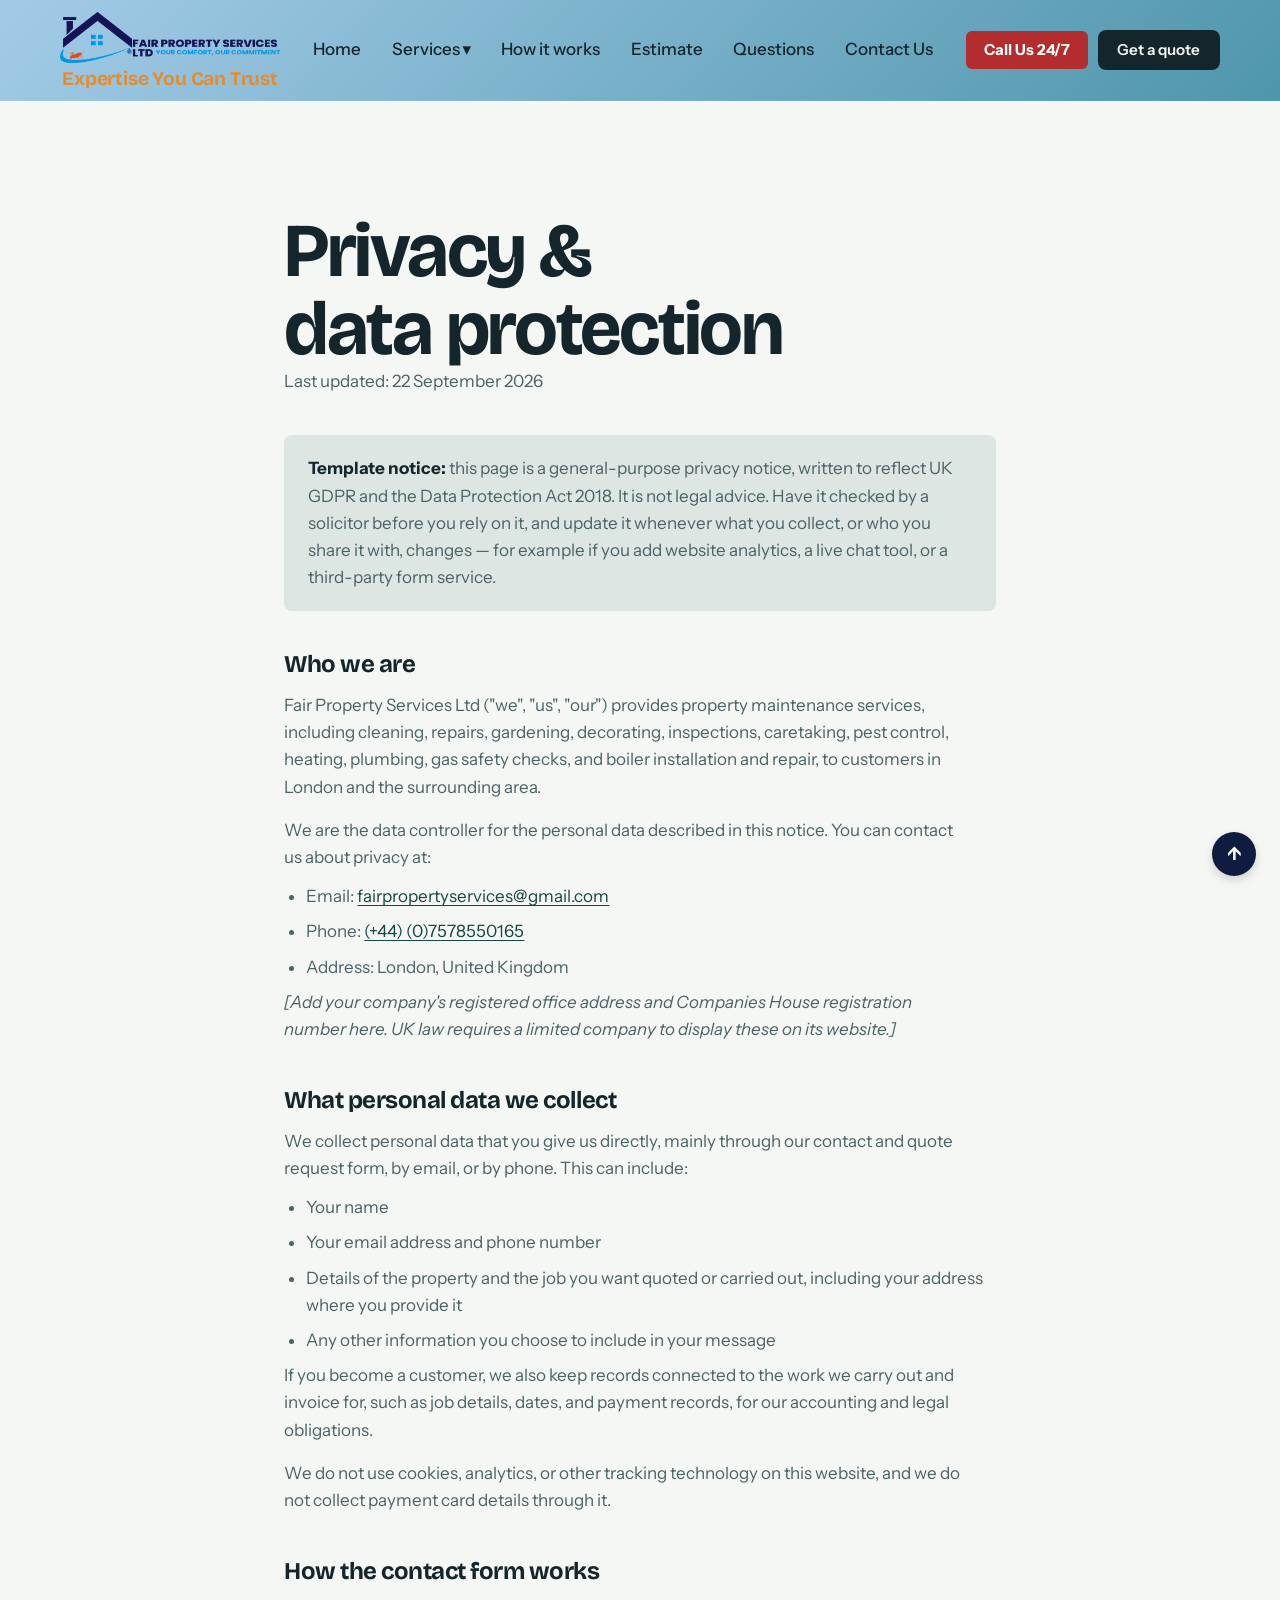
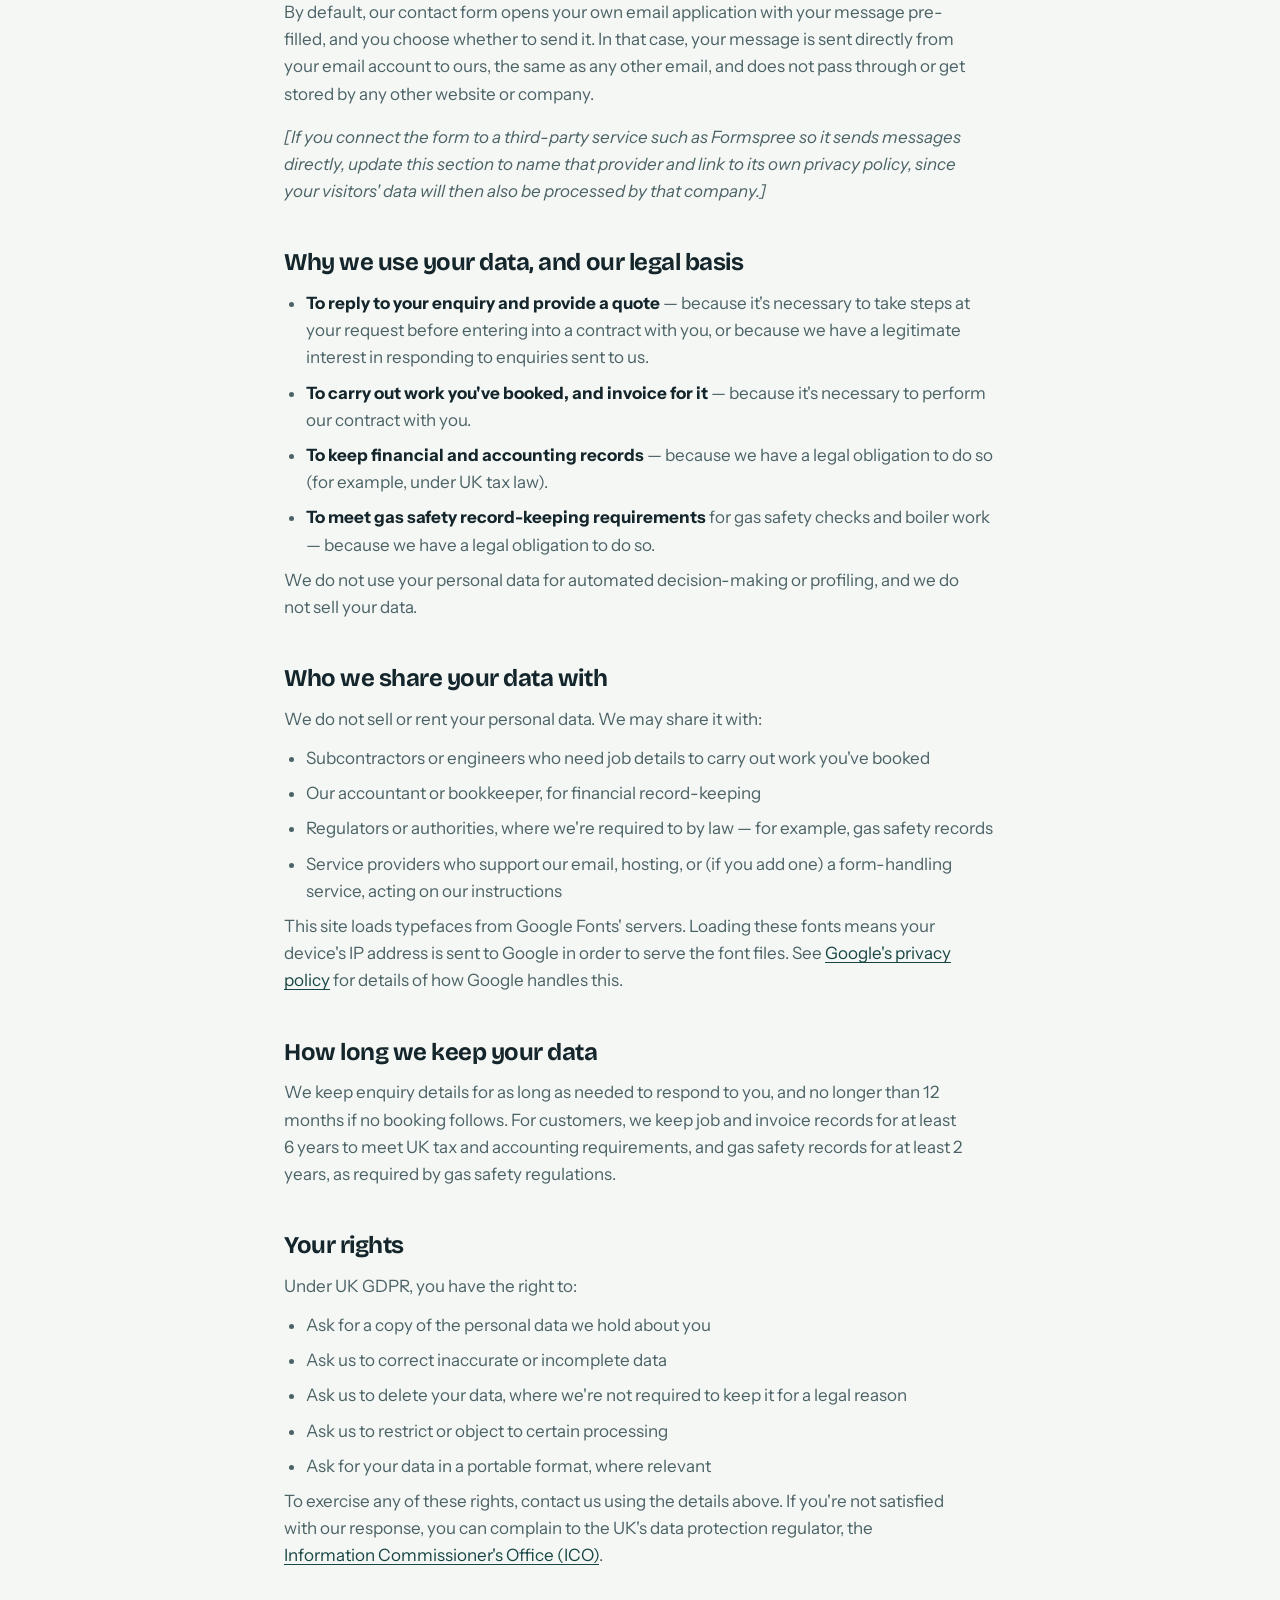
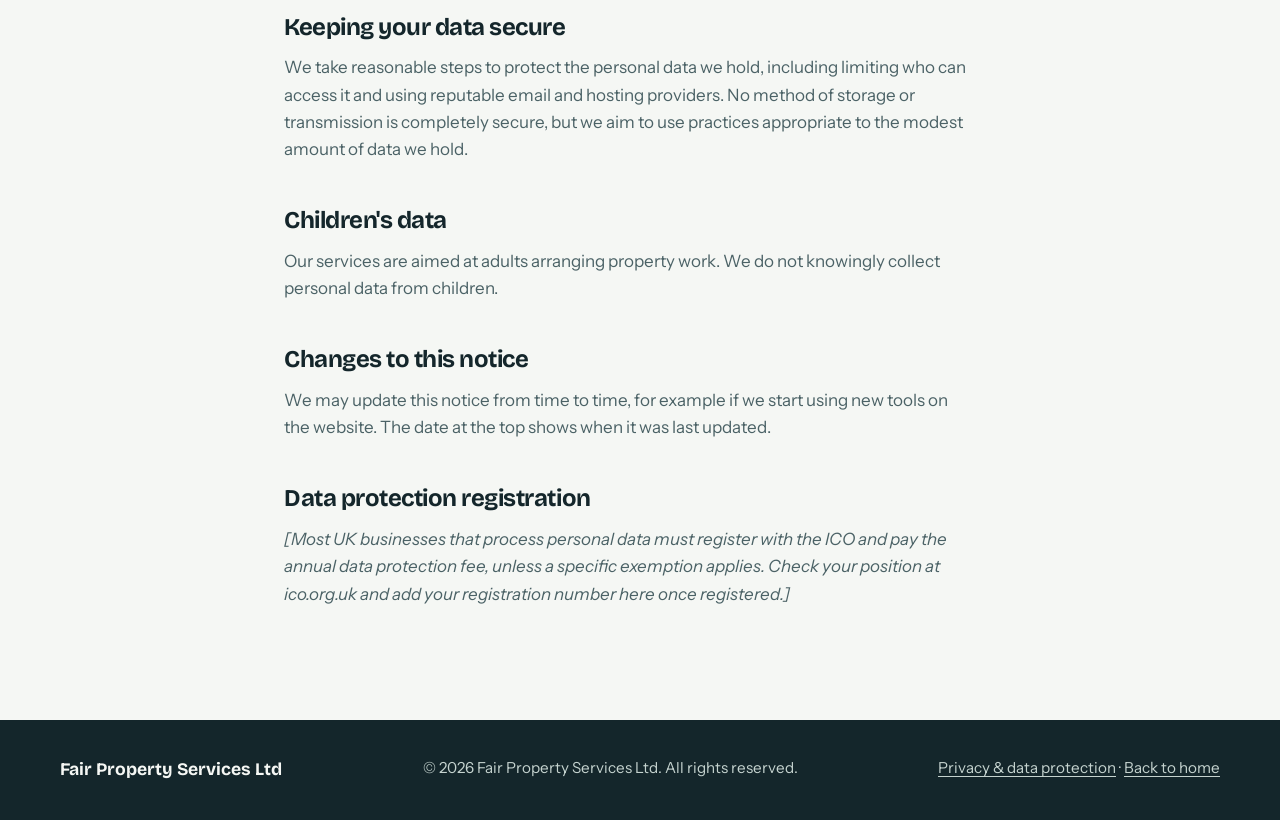
==== commit 49992d74: "Add files via upload" ====
--- a/privacy.html
+++ b/privacy.html
@@ -20,26 +20,52 @@
 <body>
   <a class="skip-link" href="#main">Skip to content</a>
 
-  <header class="site-header" id="top">
+  
+
+<header class="site-header" id="top">
     <div class="wrap site-header__inner">
+      <!-- Logo & Slogan Link -->
       <a class="brand" href="index.html#top" aria-label="Fair Property Services Ltd, home">
-  <img src="logo.png" alt="Fair Property Service LTD Logo" class="brand__mark">
-  <span class="brand__slogan">Expertise You Can Trust</span>
-</a>
+        <img src="logo.png" alt="Fair Property Service LTD Logo" class="brand__mark">
+        <span class="brand__slogan">Expertise You Can Trust</span>
+      </a>
 
+      <!-- Mobile Nav Toggle -->
       <button class="nav-toggle" type="button" aria-expanded="false" aria-controls="site-nav">Menu</button>
 
-      <nav class="nav" id="site-nav" aria-label="Main">
+      <!-- Navigation Bar -->
+      <nav class="nav" id="site-nav" aria-label="Main navigation">
         <ul class="nav__list">
-          <li><a href="index.html#services">Services</a></li>
+          <li><a href="index.html#top">Home</a></li>
+          
+          <!-- Dropdown Menu for Services -->
+          <li class="nav-dropdown">
+            <a href="index.html#services" class="dropdown-toggle">Services ▾</a>
+            <ul class="dropdown-menu">
+              <li><a href="index.html#pest-control">Pest Control</a></li>
+              <li><a href="index.html#painting">Painting & Decorating</a></li>
+              <li><a href="index.html#plumbing">Plumbing & Heating</a></li>
+              <li><a href="index.html#gas-safety">Gas Safety Checks</a></li>
+              <li><a href="index.html#boilers">Boiler Service & Repair</a></li>
+            </ul>
+          </li>
+
           <li><a href="index.html#process">How it works</a></li>
           <li><a href="index.html#estimate">Estimate</a></li>
           <li><a href="index.html#questions">Questions</a></li>
-          <li><a class="btn btn--small btn--primary" href="index.html#contact">Get a quote</a></li>
+          <li><a href="index.html#contact">Contact Us</a></li>
         </ul>
       </nav>
+
+      <!-- Header Action Buttons -->
+      <div class="header-actions">
+        <a href="tel:+447000000000" class="btn btn--small btn--call">Call Us 24/7</a>
+        <a href="index.html#contact" class="btn btn--small btn--primary">Get a quote</a>
+      </div>
     </div>
   </header>
+
+
 
   <main id="main">
     <section class="section" aria-labelledby="privacy-title">
--- a/styles.css
+++ b/styles.css
@@ -713,6 +713,9 @@
 }
 
 
+
+
+
 /* Align logo and slogan centered in header */
 .brand {
   display: inline-flex !important;
@@ -731,15 +734,20 @@
   object-fit: contain !important;
 }
 
+
+
 /* Slogan underneath */
 .brand__slogan {
   font-weight: 700 !important;
-  font-size: 1.35rem !important;   /* Increased font size further */
+  font-size: 1.2rem !important;    /* Slightly adjusted size for cleaner proportion */
   color: #e38d32 !important;      /* Warm gold color */
-  margin-top: -2px !important;    /* Negative top margin pulls it closer to the logo */
+  margin-top: -10px !important;   /* Pulls text up close to the logo */
   line-height: 1 !important;
   white-space: nowrap !important;
 }
+
+
+
 
 /* Floating Back to Top Button */
 .back-to-top {
@@ -763,4 +771,85 @@
 
 .back-to-top:hover {
   background-color: #e38d32;
+}
+
+
+
+
+/* Update header background and padding */
+.site-header {
+  background: linear-gradient(135deg, #a3cbe8 0%, #4f96ab 100%) !important;
+  padding-top: 12px !important;
+  padding-bottom: 12px !important;
+}
+
+
+
+
+
+/* Header Actions Alignment */
+.header-actions {
+  display: flex;
+  align-items: center;
+  gap: 10px;
+}
+
+/* Call Us Button Styling */
+.btn--call {
+  background-color: #b32d2e !important; /* Deep red call button matching sample */
+  color: #ffffff !important;
+  font-weight: 700;
+  padding: 8px 16px;
+  border-radius: 6px;
+  text-decoration: none;
+  transition: background-color 0.2s ease;
+}
+
+.btn--call:hover {
+  background-color: #8c2223 !important;
+}
+
+/* Services Dropdown Container */
+.nav-dropdown {
+  position: relative;
+  display: inline-block;
+}
+
+.dropdown-toggle {
+  text-decoration: none;
+  cursor: pointer;
+}
+
+/* Dropdown Menu Box */
+.dropdown-menu {
+  display: none;
+  position: absolute;
+  top: 100%;
+  left: 0;
+  background-color: #ffffff;
+  min-width: 200px;
+  box-shadow: 0px 8px 16px rgba(0, 0, 0, 0.15);
+  border-radius: 6px;
+  overflow: hidden;
+  z-index: 1000;
+  padding: 8px 0;
+}
+
+.dropdown-menu a {
+  color: #0f1c3f !important;
+  padding: 10px 16px;
+  text-decoration: none;
+  display: block;
+  font-size: 0.95rem;
+  transition: background-color 0.2s ease;
+}
+
+.dropdown-menu a:hover {
+  background-color: #f0f5ff;
+  color: #e38d32 !important;
+}
+
+/* Show Dropdown on Hover */
+.nav-dropdown:hover .dropdown-menu {
+  display: block;
 }
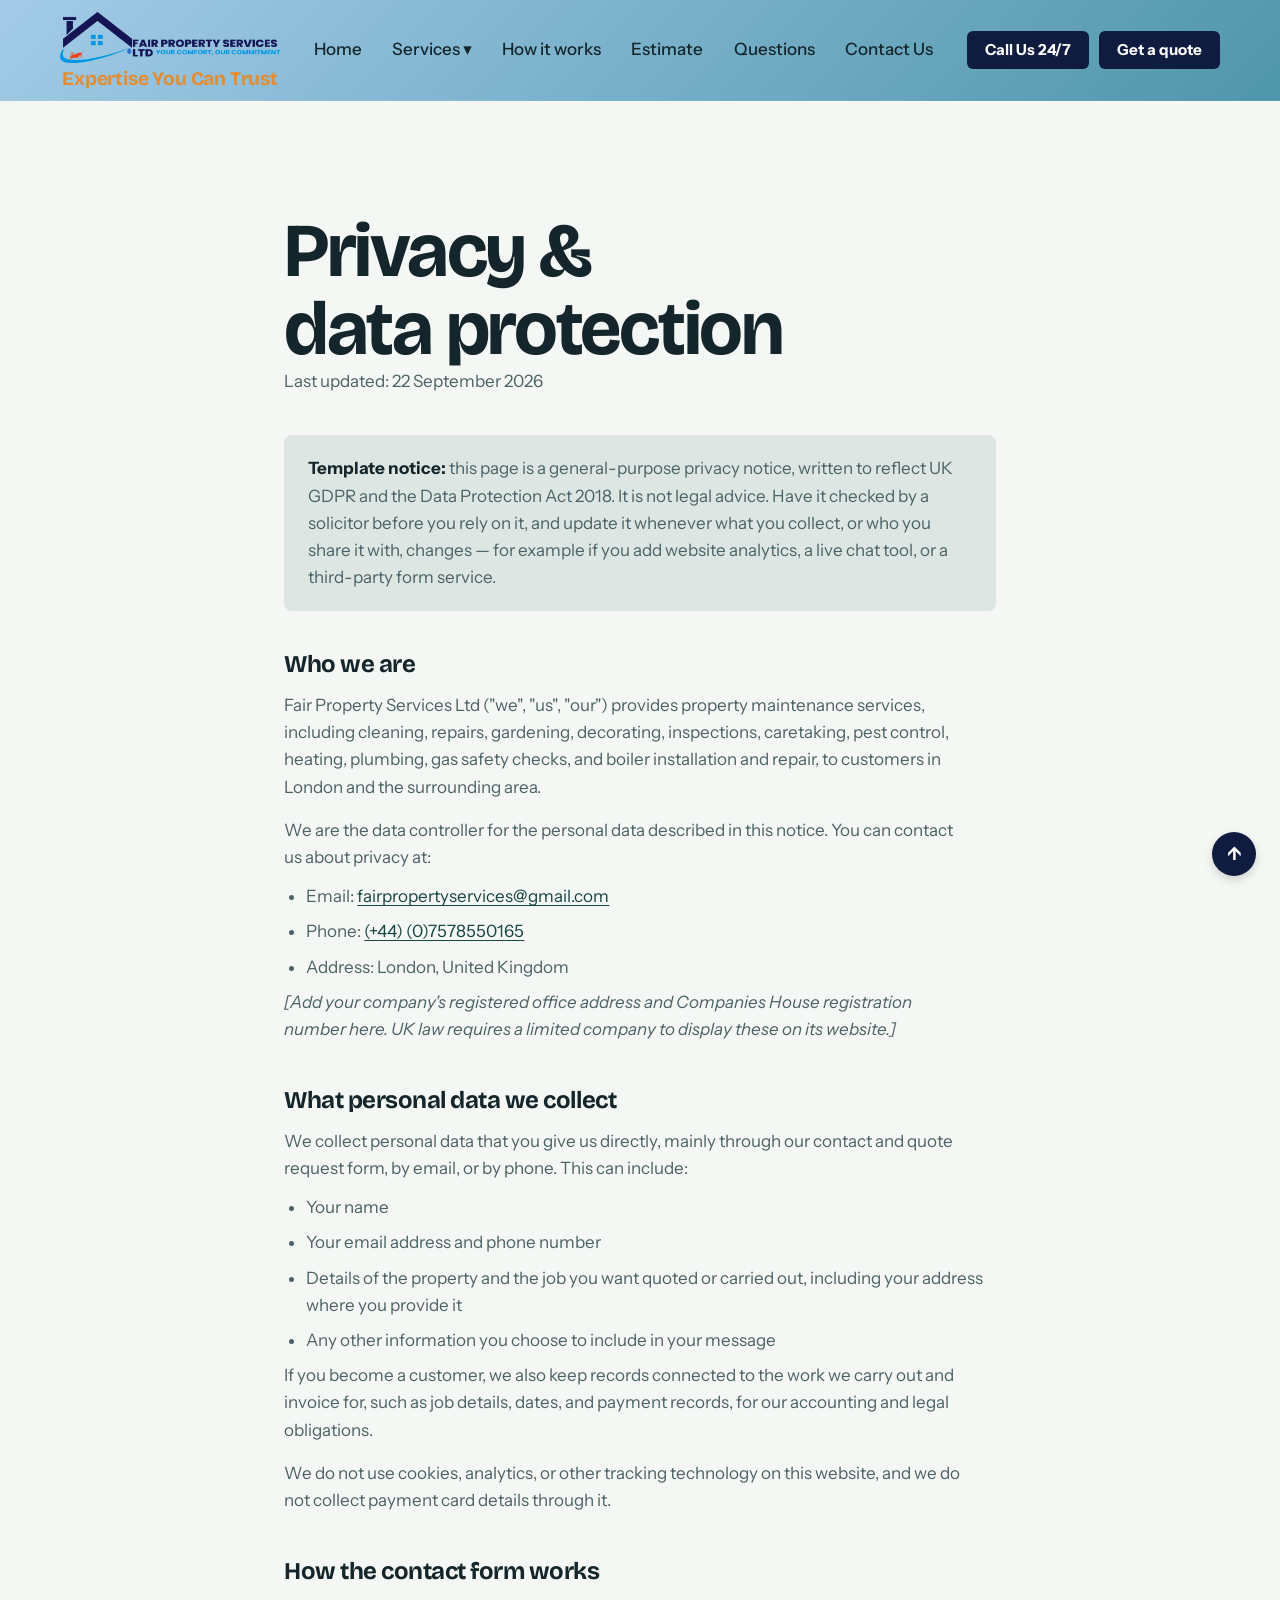
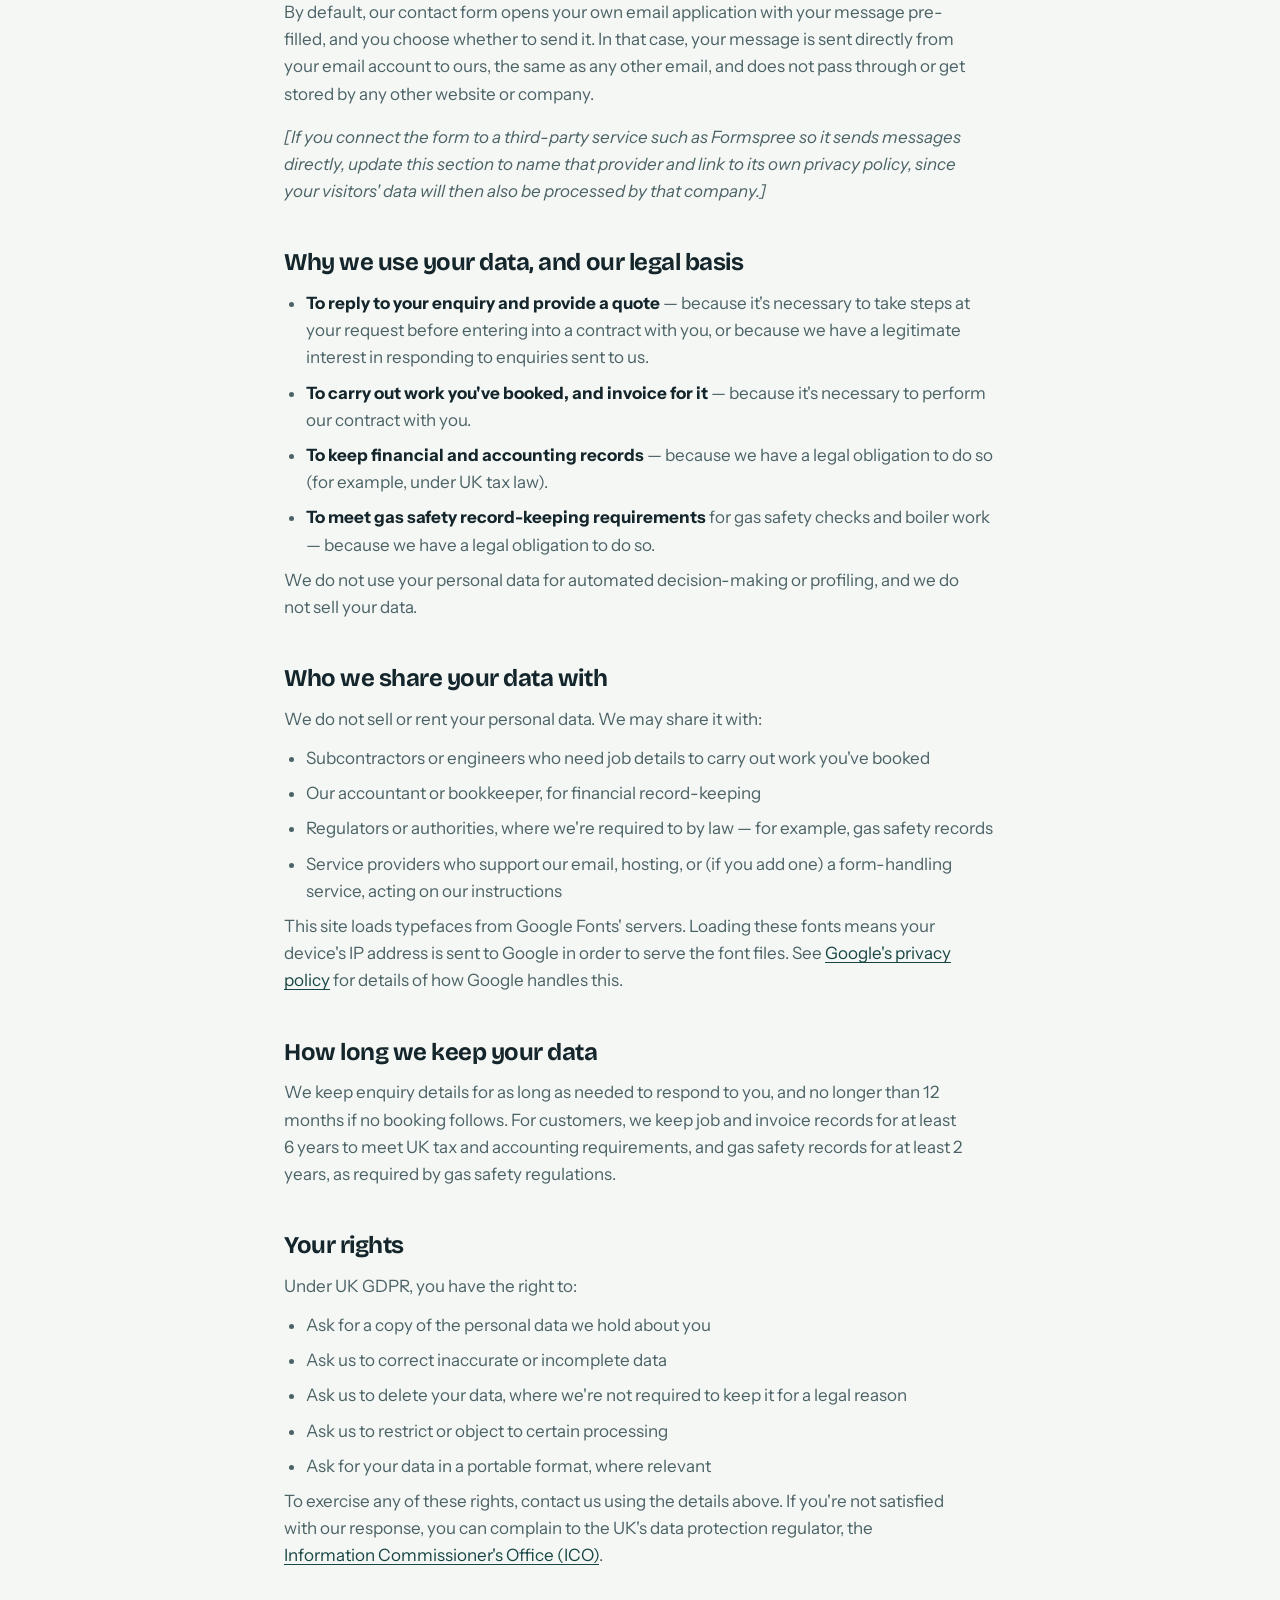
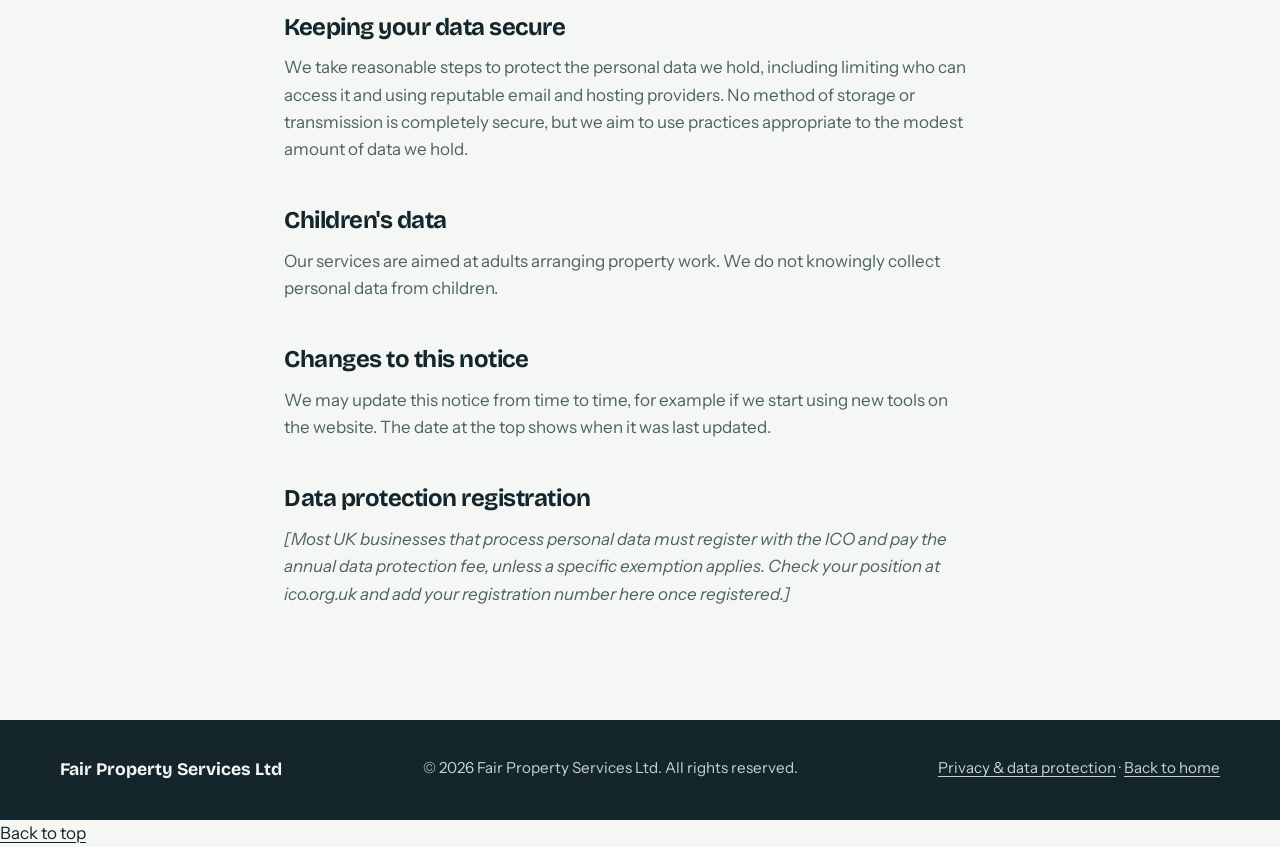
==== commit 758b6682: "Add files via upload" ====
--- a/privacy.html
+++ b/privacy.html
@@ -160,5 +160,7 @@
 
   <script src="script.js" defer></script>
 <a href="#top" class="back-to-top" aria-label="Back to top">↑</a>
+<!-- Change this in your footer -->
+<a href="#top" class="footer-top-link">Back to top</a>
 </body>
 </html>
--- a/styles.css
+++ b/styles.css
@@ -852,4 +852,25 @@
 /* Show Dropdown on Hover */
 .nav-dropdown:hover .dropdown-menu {
   display: block;
+}
+
+
+
+/* Matching Button Styling for Call Us & Get a Quote */
+.header-actions .btn--call,
+.header-actions .btn--primary {
+  background-color: #0f1c3f !important; /* Dark Navy Blue */
+  color: #ffffff !important;
+  font-weight: 700 !important;
+  border-radius: 6px !important;
+  padding: 8px 16px !important;
+  text-decoration: none !important;
+  transition: background-color 0.25s ease, transform 0.2s ease !important;
+}
+
+/* Hover Effect: Turn Orange when cursor is over the buttons */
+.header-actions .btn--call:hover,
+.header-actions .btn--primary:hover {
+  background-color: #e38d32 !important; /* Brand Orange */
+  color: #ffffff !important;
 }
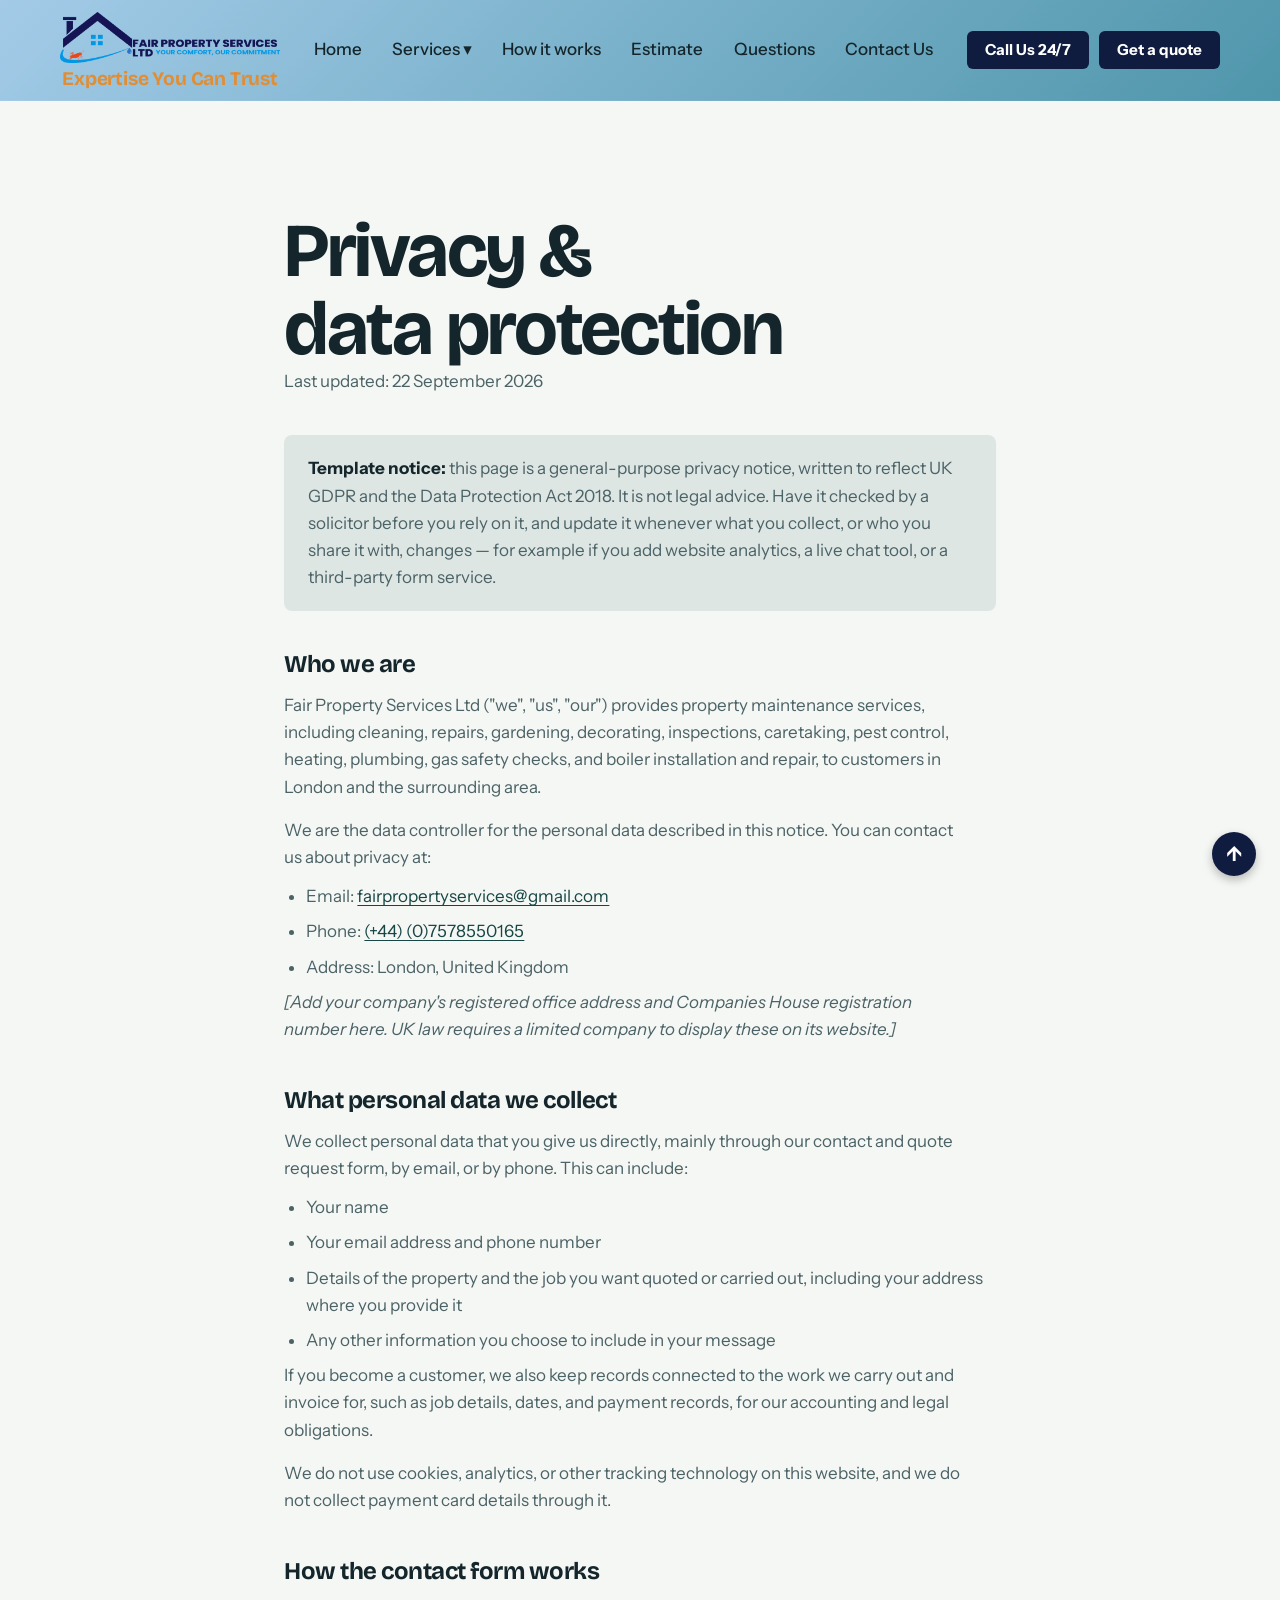
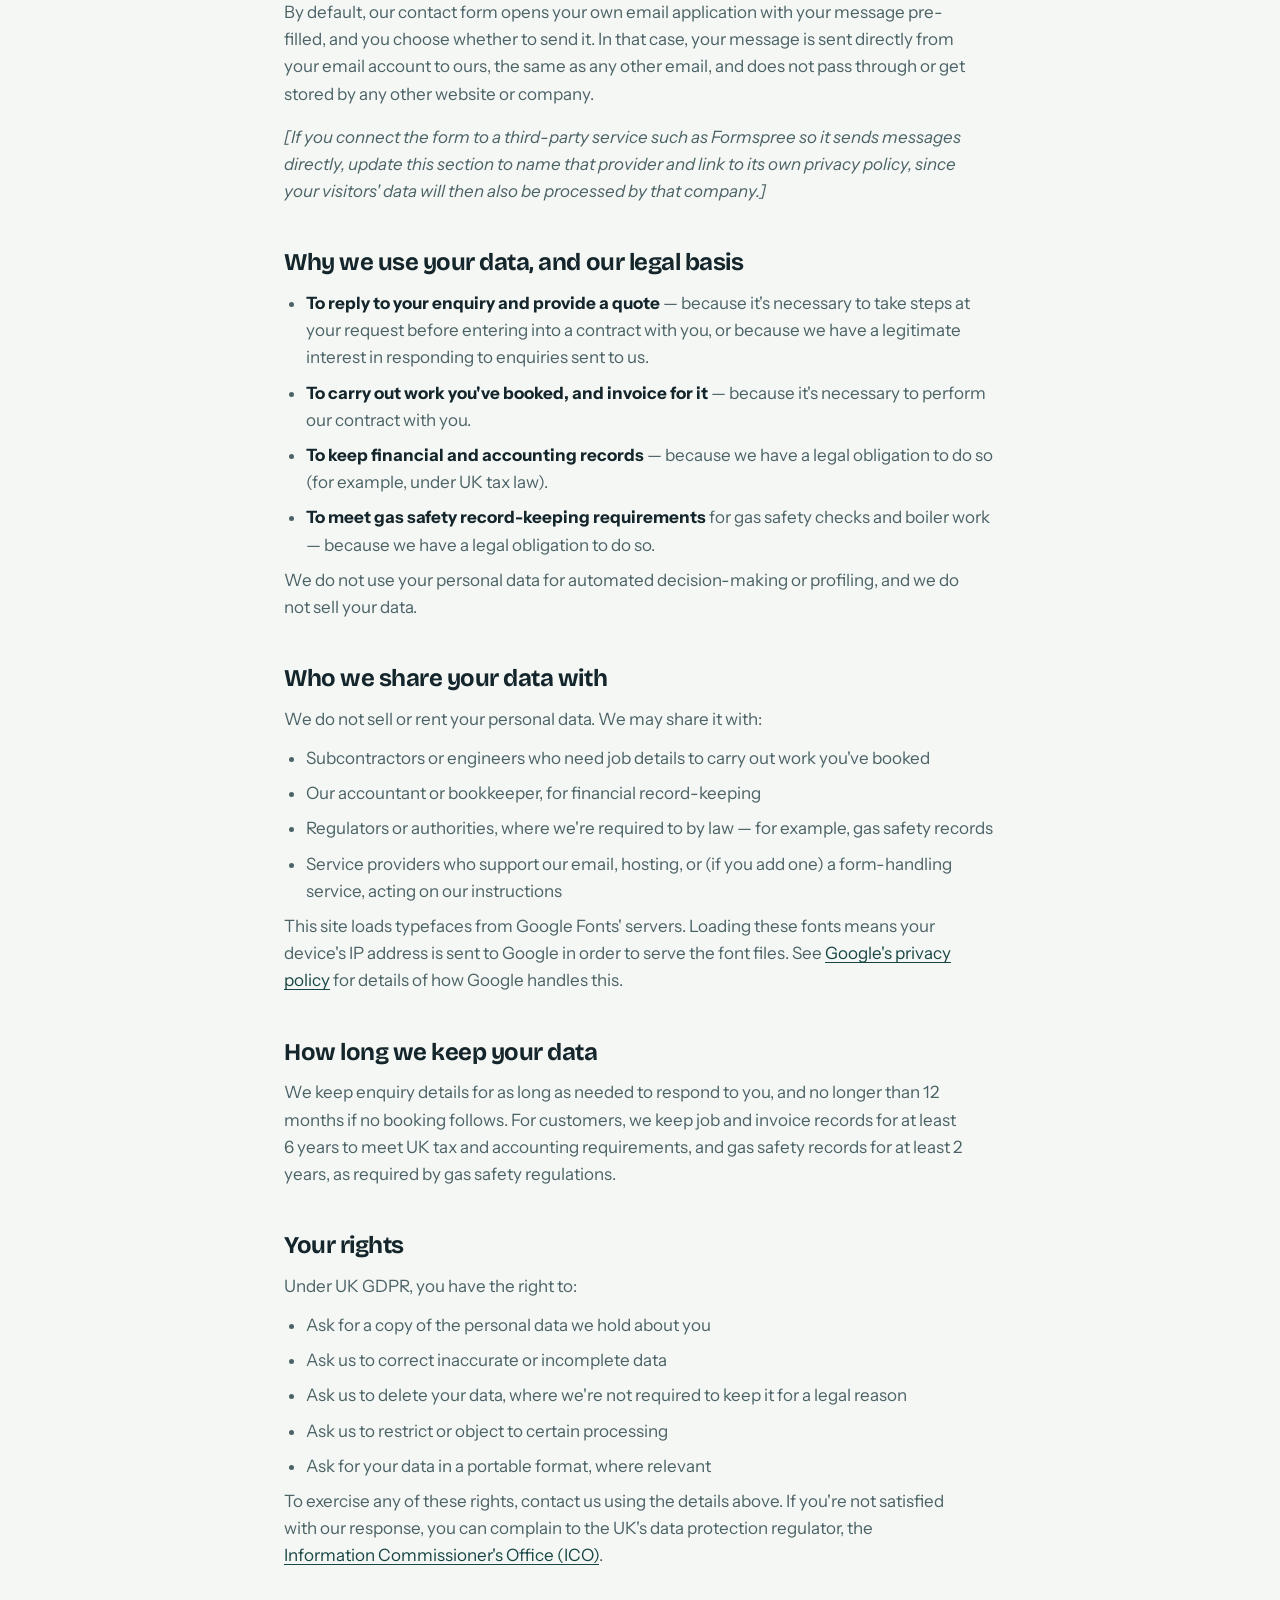
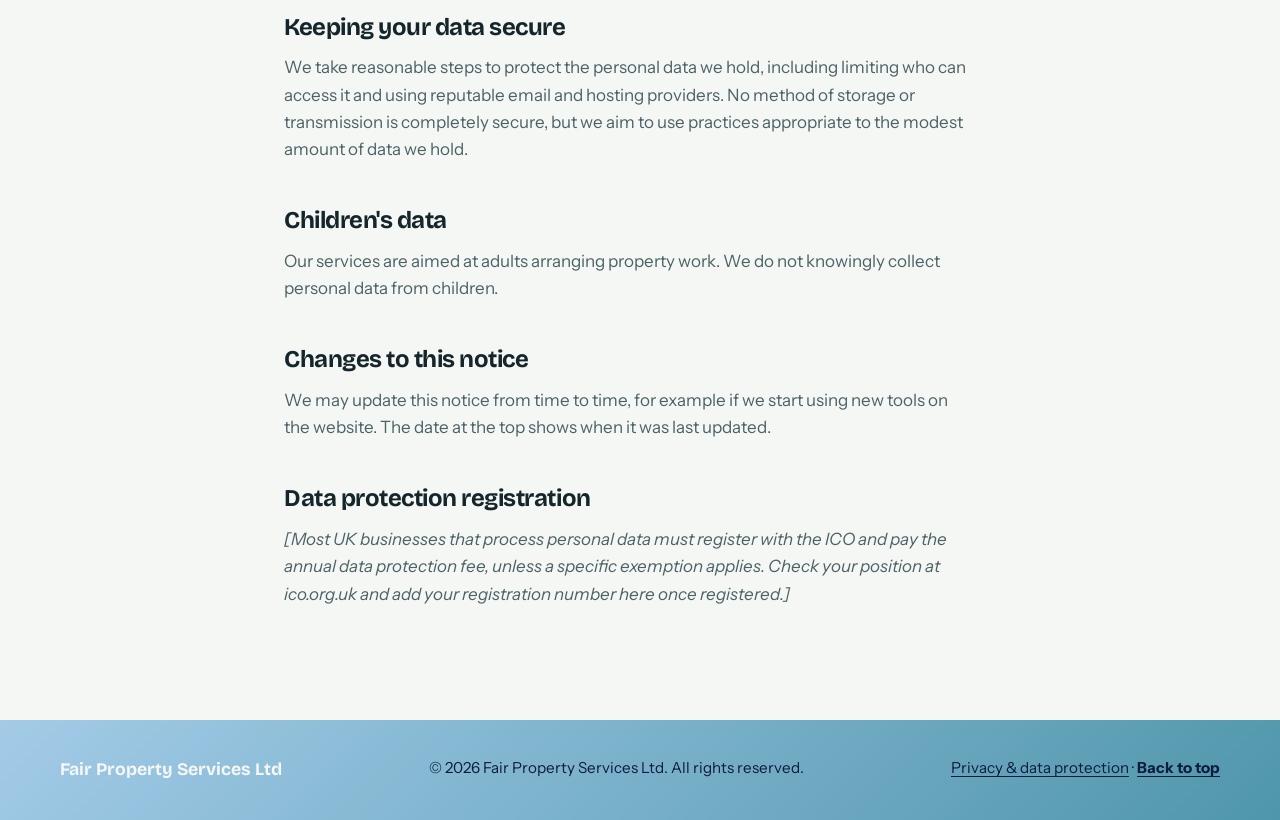
==== commit b551c233: "Add files via upload" ====
--- a/privacy.html
+++ b/privacy.html
@@ -17,7 +17,7 @@
 
   <script>document.documentElement.classList.add('js');</script>
 </head>
-<body>
+<body id="top">
   <a class="skip-link" href="#main">Skip to content</a>
 
   
@@ -150,17 +150,22 @@
     </section>
   </main>
 
-  <footer class="site-footer">
+  
+<footer class="site-footer">
     <div class="wrap site-footer__inner">
       <p class="site-footer__brand">Fair Property Services Ltd</p>
       <p>&copy; <span id="year">2026</span> Fair Property Services Ltd. All rights reserved.</p>
-      <p><a href="privacy.html">Privacy &amp; data protection</a> &middot; <a href="index.html">Back to home</a></p>
+      <p>
+        <a href="privacy.html">Privacy &amp; data protection</a> &middot; 
+        <a href="#top" class="footer-top-link">Back to top</a>
+      </p>
     </div>
   </footer>
 
+  <!-- Floating Arrow Button -->
+  <a href="#top" class="back-to-top" aria-label="Back to top">↑</a>
+
   <script src="script.js" defer></script>
-<a href="#top" class="back-to-top" aria-label="Back to top">↑</a>
-<!-- Change this in your footer -->
-<a href="#top" class="footer-top-link">Back to top</a>
 </body>
 </html>
+  
--- a/styles.css
+++ b/styles.css
@@ -873,4 +873,78 @@
 .header-actions .btn--primary:hover {
   background-color: #e38d32 !important; /* Brand Orange */
   color: #ffffff !important;
-}+}
+
+
+
+
+
+/* Footer "Back to top" text link styling */
+.footer-top-link,
+footer a[href="#top"] {
+  color: #a3cbe8 !important; /* Light header blue */
+  text-decoration: underline;
+  transition: color 0.2s ease !important;
+}
+
+.footer-top-link:hover,
+footer a[href="#top"]:hover {
+  color: #e38d32 !important; /* Orange on hover */
+}
+
+
+
+/* Smooth scrolling across the entire page */
+html {
+  scroll-behavior: smooth;
+}
+
+/* Match Footer Background to Header Gradient */
+footer,
+.site-footer {
+  background: linear-gradient(135deg, #a3cbe8 0%, #4f96ab 100%) !important;
+  color: #0f1c3f !important;
+}
+
+/* Footer Back-to-Top Text Link */
+.footer-top-link,
+footer a[href="#top"] {
+  color: #0f1c3f !important;
+  font-weight: 700;
+  text-decoration: underline;
+  transition: color 0.2s ease !important;
+}
+
+.footer-top-link:hover,
+footer a[href="#top"]:hover {
+  color: #e38d32 !important; /* Orange on hover */
+}
+
+/* Floating Back-to-Top Arrow Button (Dark Navy Blue) */
+.back-to-top {
+  position: fixed;
+  bottom: 24px;
+  right: 24px;
+  width: 44px;
+  height: 44px;
+  background-color: #0f1c3f !important; /* Dark Navy Blue matching Get a Quote */
+  color: #ffffff !important; /* White Arrow */
+  border-radius: 50%;
+  display: flex;
+  align-items: center;
+  justify-content: center;
+  text-decoration: none;
+  font-weight: bold;
+  font-size: 20px;
+  box-shadow: 0 4px 10px rgba(0, 0, 0, 0.25);
+  z-index: 1000;
+  transition: background-color 0.25s ease, transform 0.2s ease !important;
+}
+
+/* Floating Button Orange Hover Effect */
+.back-to-top:hover {
+  background-color: #e38d32 !important; /* Orange on hover */
+  color: #ffffff !important;
+  transform: translateY(-3px);
+}
+
